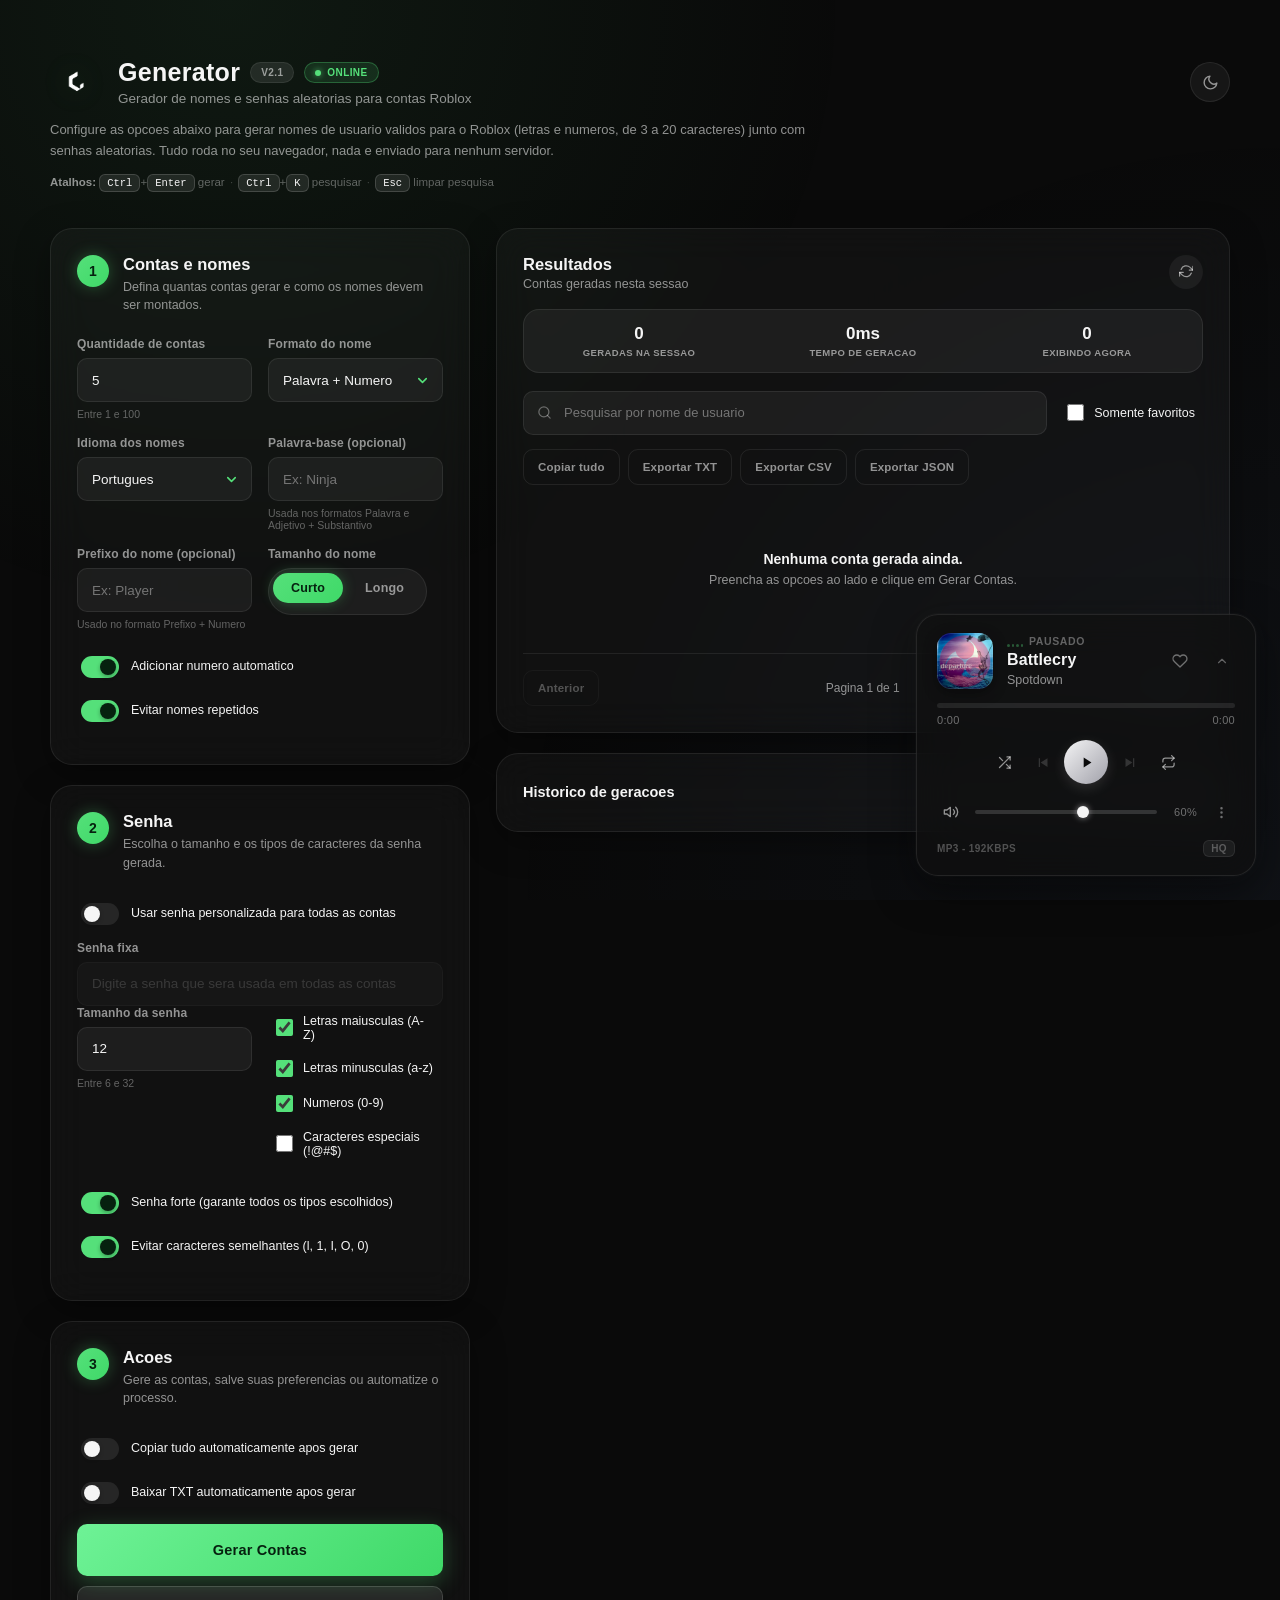
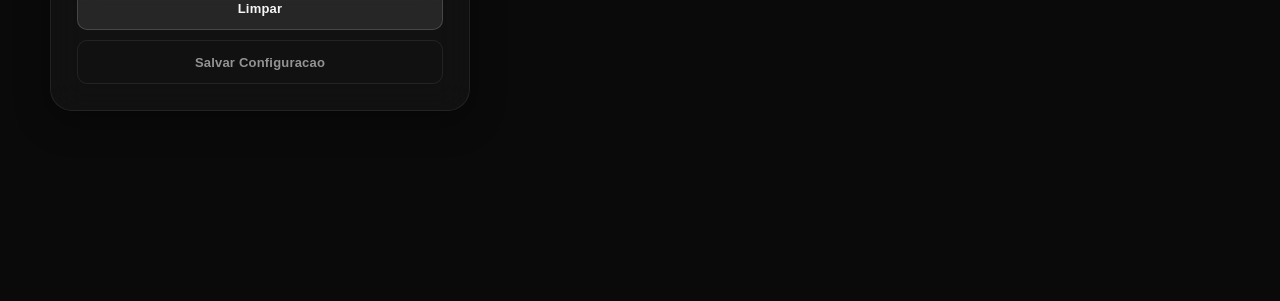
==== generator.html @ 76606fb0 "generatorv1" ====
<!DOCTYPE html>
<html lang="pt-BR">
<head>
    <meta charset="UTF-8">
    <script>
        (function () {
            var theme = localStorage.getItem('generator_theme') || 'dark';
            document.documentElement.setAttribute('data-theme', theme);
        })();
    </script>
    <meta name="viewport" content="width=device-width, initial-scale=1.0">
    <title>Generator</title>
    <link rel="icon" type="image/png" href="src/image/codywas.png">
    <link rel="stylesheet" href="src/style/generator.css">
    <link rel="stylesheet" href="src/style/player.css">
</head>
<body>
<div class="page-wrap">
    <header class="page-header">
        <div class="header-top">
            <img src="src/image/codywas.png" alt="Generator" class="page-logo">
            <div class="header-titles">
                <div class="header-title-row">
                    <h1>Generator</h1>
                    <span class="badge badge-version">v2.1</span>
                    <span class="badge badge-online"><span class="badge-dot"></span>Online</span>
                </div>
                <p class="header-subtitle">Gerador de nomes e senhas aleatorias para contas Roblox</p>
            </div>
            <button type="button" class="theme-toggle tooltip" id="btn-theme-toggle" data-tooltip="Alternar tema" aria-label="Alternar tema"></button>
        </div>
        <p class="header-desc">Configure as opcoes abaixo para gerar nomes de usuario validos para o Roblox (letras e numeros, de 3 a 20 caracteres) junto com senhas aleatorias. Tudo roda no seu navegador, nada e enviado para nenhum servidor.</p>
        <p class="header-shortcuts"><span class="shortcut-label">Atalhos:</span> <kbd>Ctrl</kbd>+<kbd>Enter</kbd> gerar <span class="shortcut-sep">·</span> <kbd>Ctrl</kbd>+<kbd>K</kbd> pesquisar <span class="shortcut-sep">·</span> <kbd>Esc</kbd> limpar pesquisa</p>
    </header>

    <main class="page-content">
        <section class="config-column">
            <div class="card step-card" id="step-names">
                <div class="step-card-header">
                    <span class="step-number">1</span>
                    <div>
                        <h2>Contas e nomes</h2>
                        <p>Defina quantas contas gerar e como os nomes devem ser montados.</p>
                    </div>
                </div>

                <div class="field-grid">
                    <div class="field">
                        <label for="field-qty">Quantidade de contas</label>
                        <input type="number" id="field-qty" min="1" max="100" value="5">
                        <span class="field-hint">Entre 1 e 100</span>
                    </div>

                    <div class="field">
                        <label for="field-format">Formato do nome</label>
                        <select id="field-format">
                            <option value="simples">Palavra + Numero</option>
                            <option value="composto">Adjetivo + Substantivo</option>
                            <option value="prefixo">Prefixo + Numero</option>
                            <option value="aleatorio">Aleatorio puro</option>
                        </select>
                    </div>

                    <div class="field">
                        <label for="field-lang">Idioma dos nomes</label>
                        <select id="field-lang">
                            <option value="pt">Portugues</option>
                            <option value="en">English</option>
                        </select>
                    </div>

                    <div class="field">
                        <label for="field-baseword">Palavra-base (opcional)</label>
                        <input type="text" id="field-baseword" placeholder="Ex: Ninja" maxlength="16">
                        <span class="field-hint">Usada nos formatos Palavra e Adjetivo + Substantivo</span>
                    </div>

                    <div class="field">
                        <label for="field-prefix">Prefixo do nome (opcional)</label>
                        <input type="text" id="field-prefix" placeholder="Ex: Player" maxlength="12">
                        <span class="field-hint">Usado no formato Prefixo + Numero</span>
                    </div>

                    <div class="field">
                        <label>Tamanho do nome</label>
                        <div class="pill-group" role="radiogroup" aria-label="Tamanho do nome">
                            <label class="pill">
                                <input type="radio" name="nameSize" value="curto" checked>
                                <span>Curto</span>
                            </label>
                            <label class="pill">
                                <input type="radio" name="nameSize" value="longo">
                                <span>Longo</span>
                            </label>
                        </div>
                    </div>
                </div>

                <div class="switch-row">
                    <label class="switch">
                        <input type="checkbox" id="field-autosuffix" checked>
                        <span class="switch-track"><span class="switch-thumb"></span></span>
                        <span class="switch-label">Adicionar numero automatico</span>
                    </label>
                    <label class="switch">
                        <input type="checkbox" id="field-avoid-dup" checked>
                        <span class="switch-track"><span class="switch-thumb"></span></span>
                        <span class="switch-label">Evitar nomes repetidos</span>
                    </label>
                </div>
            </div>

            <div class="card step-card" id="step-password">
                <div class="step-card-header">
                    <span class="step-number">2</span>
                    <div>
                        <h2>Senha</h2>
                        <p>Escolha o tamanho e os tipos de caracteres da senha gerada.</p>
                    </div>
                </div>

                <div class="switch-row">
                    <label class="switch">
                        <input type="checkbox" id="field-custom-pass-toggle">
                        <span class="switch-track"><span class="switch-thumb"></span></span>
                        <span class="switch-label">Usar senha personalizada para todas as contas</span>
                    </label>
                </div>

                <div class="field">
                    <label for="field-custom-pass-value">Senha fixa</label>
                    <input type="text" id="field-custom-pass-value" placeholder="Digite a senha que sera usada em todas as contas" disabled>
                </div>

                <div class="field-grid" id="password-charset-group">
                    <div class="field">
                        <label for="field-pass-length">Tamanho da senha</label>
                        <input type="number" id="field-pass-length" min="6" max="32" value="12">
                        <span class="field-hint">Entre 6 e 32</span>
                    </div>

                    <div class="checkbox-grid">
                        <label class="checkbox">
                            <input type="checkbox" id="field-upper" checked>
                            <span>Letras maiusculas (A-Z)</span>
                        </label>
                        <label class="checkbox">
                            <input type="checkbox" id="field-lower" checked>
                            <span>Letras minusculas (a-z)</span>
                        </label>
                        <label class="checkbox">
                            <input type="checkbox" id="field-numbers" checked>
                            <span>Numeros (0-9)</span>
                        </label>
                        <label class="checkbox">
                            <input type="checkbox" id="field-symbols">
                            <span>Caracteres especiais (!@#$)</span>
                        </label>
                    </div>
                </div>

                <div class="switch-row">
                    <label class="switch">
                        <input type="checkbox" id="field-strong" checked>
                        <span class="switch-track"><span class="switch-thumb"></span></span>
                        <span class="switch-label">Senha forte (garante todos os tipos escolhidos)</span>
                    </label>
                    <label class="switch">
                        <input type="checkbox" id="field-avoid-similar" checked>
                        <span class="switch-track"><span class="switch-thumb"></span></span>
                        <span class="switch-label">Evitar caracteres semelhantes (l, 1, I, O, 0)</span>
                    </label>
                </div>
            </div>

            <div class="card step-card" id="step-actions">
                <div class="step-card-header">
                    <span class="step-number">3</span>
                    <div>
                        <h2>Acoes</h2>
                        <p>Gere as contas, salve suas preferencias ou automatize o processo.</p>
                    </div>
                </div>

                <div class="switch-row">
                    <label class="switch">
                        <input type="checkbox" id="field-auto-copy">
                        <span class="switch-track"><span class="switch-thumb"></span></span>
                        <span class="switch-label">Copiar tudo automaticamente apos gerar</span>
                    </label>
                    <label class="switch">
                        <input type="checkbox" id="field-auto-download">
                        <span class="switch-track"><span class="switch-thumb"></span></span>
                        <span class="switch-label">Baixar TXT automaticamente apos gerar</span>
                    </label>
                </div>

                <div class="progress-track" id="generate-progress">
                    <div class="progress-track-fill" id="generate-progress-fill"></div>
                </div>

                <div class="action-buttons">
                    <button type="button" class="btn btn-primary btn-large" id="btn-generate">
                        <span class="btn-spinner"></span>
                        <span class="btn-label">Gerar Contas</span>
                    </button>
                    <button type="button" class="btn btn-secondary" id="btn-clear">Limpar</button>
                    <button type="button" class="btn btn-ghost" id="btn-save-config">Salvar Configuracao</button>
                </div>
            </div>
        </section>

        <section class="results-column">
            <div class="card results-card">
                <div class="results-header">
                    <div>
                        <h2>Resultados</h2>
                        <p>Contas geradas nesta sessao</p>
                    </div>
                    <button type="button" class="icon-btn tooltip" id="btn-regenerate" data-tooltip="Gerar novamente" aria-label="Gerar novamente">
                        <svg viewBox="0 0 24 24" fill="none" stroke="currentColor" stroke-width="2" stroke-linecap="round" stroke-linejoin="round">
                            <polyline points="23 4 23 10 17 10"/>
                            <polyline points="1 20 1 14 7 14"/>
                            <path d="M3.51 9a9 9 0 0 1 14.85-3.36L23 10M1 14l4.64 4.36A9 9 0 0 0 20.49 15"/>
                        </svg>
                    </button>
                </div>

                <div class="stats-bar">
                    <div class="stat">
                        <span class="stat-value" id="stat-total-count">0</span>
                        <span class="stat-label">Geradas na sessao</span>
                    </div>
                    <div class="stat">
                        <span class="stat-value" id="stat-gen-time">0ms</span>
                        <span class="stat-label">Tempo de geracao</span>
                    </div>
                    <div class="stat">
                        <span class="stat-value" id="stat-showing-count">0</span>
                        <span class="stat-label">Exibindo agora</span>
                    </div>
                </div>

                <div class="toolbar">
                    <div class="search-wrap">
                        <svg viewBox="0 0 24 24" fill="none" stroke="currentColor" stroke-width="2" stroke-linecap="round" stroke-linejoin="round">
                            <circle cx="11" cy="11" r="8"/>
                            <line x1="21" y1="21" x2="16.65" y2="16.65"/>
                        </svg>
                        <input type="text" id="field-search" placeholder="Pesquisar por nome de usuario">
                    </div>
                    <label class="checkbox checkbox-compact">
                        <input type="checkbox" id="field-fav-only">
                        <span>Somente favoritos</span>
                    </label>
                </div>

                <div class="toolbar toolbar-actions">
                    <button type="button" class="btn btn-ghost btn-small" id="btn-copy-all">Copiar tudo</button>
                    <button type="button" class="btn btn-ghost btn-small" id="btn-export-txt">Exportar TXT</button>
                    <button type="button" class="btn btn-ghost btn-small" id="btn-export-csv">Exportar CSV</button>
                    <button type="button" class="btn btn-ghost btn-small" id="btn-export-json">Exportar JSON</button>
                </div>

                <div class="results-list-wrap">
                    <div class="results-skeleton" id="results-skeleton"></div>
                    <div class="results-empty" id="results-empty">
                        <p>Nenhuma conta gerada ainda.</p>
                        <p class="results-empty-hint">Preencha as opcoes ao lado e clique em Gerar Contas.</p>
                    </div>
                    <div class="results-list" id="results-list"></div>
                </div>

                <div class="pagination">
                    <button type="button" class="btn btn-ghost btn-small" id="btn-prev-page">Anterior</button>
                    <span id="page-indicator">Pagina 1 de 1</span>
                    <button type="button" class="btn btn-ghost btn-small" id="btn-next-page">Proxima</button>
                </div>
            </div>

            <details class="card history-card" id="history-panel">
                <summary>Historico de geracoes</summary>
                <div class="history-list" id="history-list"></div>
                <button type="button" class="btn btn-ghost btn-small" id="btn-clear-history">Limpar historico</button>
            </details>
        </section>
    </main>
</div>

<div class="toast-container" id="toast-container" aria-live="polite"></div>

<div class="music-player" id="music-player">
    <div class="music-top-row">
        <div class="music-cover">
            <img src="src/image/battlecry_cover.jpg" alt="Capa do album">
            <div class="music-cover-ring"></div>
            <div class="music-live-dot"></div>
        </div>

        <div class="music-info">
            <div class="music-status-row">
                <div class="music-bars">
                    <span></span>
                    <span></span>
                    <span></span>
                    <span></span>
                </div>
                <span id="music-status-text">Pausado</span>
            </div>
            <span class="music-title">Battlecry</span>
            <span class="music-artist">Spotdown</span>
        </div>

        <button class="music-favorite tooltip" id="favorite-btn" data-tooltip="Favoritar" aria-label="Favoritar musica">
            <svg viewBox="0 0 24 24" fill="none" stroke="currentColor" stroke-width="2" stroke-linecap="round" stroke-linejoin="round">
                <path d="M20.8 4.6a5.5 5.5 0 0 0-7.8 0L12 5.6l-1-1a5.5 5.5 0 0 0-7.8 7.8l1 1L12 21l7.8-7.6 1-1a5.5 5.5 0 0 0 0-7.8z"/>
            </svg>
        </button>

        <button class="music-expand-btn tooltip" id="expand-btn" data-tooltip="Modo compacto" aria-label="Alternar modo compacto">
            <svg viewBox="0 0 24 24" fill="none" stroke="currentColor" stroke-width="2" stroke-linecap="round" stroke-linejoin="round">
                <polyline points="18 15 12 9 6 15"/>
            </svg>
        </button>
    </div>

    <div class="music-progress-section">
        <div class="music-progress-bar" id="music-progress-bar" tabindex="0" role="slider" aria-label="Progresso da musica" aria-valuemin="0" aria-valuemax="100" aria-valuenow="0">
            <div class="music-progress-fill" id="music-progress-fill">
                <div class="music-progress-handle"></div>
            </div>
        </div>
        <div class="music-time-row">
            <span id="music-current-time">0:00</span>
            <span id="music-duration">0:00</span>
        </div>
    </div>

    <div class="music-controls-row">
        <button class="music-btn small tooltip" id="shuffle-btn" data-tooltip="Aleatorio" aria-label="Reproducao aleatoria">
            <svg viewBox="0 0 24 24" fill="none" stroke="currentColor" stroke-width="2" stroke-linecap="round" stroke-linejoin="round">
                <polyline points="16 3 21 3 21 8"/>
                <line x1="4" y1="20" x2="21" y2="3"/>
                <polyline points="21 16 21 21 16 21"/>
                <line x1="15" y1="15" x2="21" y2="21"/>
                <line x1="4" y1="4" x2="9" y2="9"/>
            </svg>
        </button>

        <button class="music-btn small tooltip disabled" id="prev-btn" data-tooltip="Indisponivel" aria-label="Musica anterior" disabled>
            <svg viewBox="0 0 24 24" fill="currentColor">
                <path d="M6 5h2v14H6zM20 5v14l-11-7z"/>
            </svg>
        </button>

        <button class="music-toggle tooltip" id="music-toggle" data-tooltip="Reproduzir" aria-label="Reproduzir musica">
            <svg class="icon-play" viewBox="0 0 24 24" fill="currentColor">
                <path d="M8 5v14l11-7z"/>
            </svg>
            <svg class="icon-pause" viewBox="0 0 24 24" fill="currentColor">
                <path d="M6 5h4v14H6zM14 5h4v14h-4z"/>
            </svg>
        </button>

        <button class="music-btn small tooltip disabled" id="next-btn" data-tooltip="Indisponivel" aria-label="Proxima musica" disabled>
            <svg viewBox="0 0 24 24" fill="currentColor">
                <path d="M16 5h2v14h-2zM4 5v14l11-7z"/>
            </svg>
        </button>

        <button class="music-btn small tooltip" id="repeat-btn" data-tooltip="Repetir" aria-label="Repetir musica">
            <svg viewBox="0 0 24 24" fill="none" stroke="currentColor" stroke-width="2" stroke-linecap="round" stroke-linejoin="round">
                <polyline points="17 1 21 5 17 9"/>
                <path d="M3 11V9a4 4 0 0 1 4-4h14"/>
                <polyline points="7 23 3 19 7 15"/>
                <path d="M21 13v2a4 4 0 0 1-4 4H3"/>
            </svg>
        </button>
    </div>

    <div class="music-bottom-row">
        <button class="volume-btn tooltip" id="volume-btn" data-tooltip="Mudo" aria-label="Volume"></button>
        <div class="volume-slider-wrap">
            <input type="range" class="volume-slider" id="volume-slider" min="0" max="100" value="60" aria-label="Controle de volume">
        </div>
        <span class="volume-percent" id="volume-percent">60%</span>
        <button class="music-options-btn tooltip" id="options-btn" data-tooltip="Opcoes" aria-label="Opcoes da musica">
            <svg viewBox="0 0 24 24" fill="none" stroke="currentColor" stroke-width="2" stroke-linecap="round" stroke-linejoin="round">
                <circle cx="12" cy="12" r="1"/>
                <circle cx="12" cy="5" r="1"/>
                <circle cx="12" cy="19" r="1"/>
            </svg>
        </button>
    </div>

    <div class="music-meta-row">
        <span>MP3 - 192kbps</span>
        <span class="music-quality-badge">HQ</span>
    </div>

    <audio id="bg-audio" src="src/music/battlecry_spotdown.org.mp3" preload="auto"></audio>
</div>

<div class="music-toast" id="music-toast"></div>

<script src="src/script/player.js"></script>
<script src="src/script/generator.js"></script>
</body>
</html>
---- src/style/generator.css ----
:root {
    --font-main: 'Segoe UI', Tahoma, Geneva, Verdana, sans-serif;
    --font-mono: 'Consolas', 'Courier New', monospace;
    --color-bg: #0a0a0a;
    --color-text: #f5f5f5;
    --color-text-secondary: rgba(255, 255, 255, 0.55);
    --color-text-faint: rgba(255, 255, 255, 0.35);
    --color-accent: #55e07a;
    --color-accent-strong: #3fd968;
    --color-accent-contrast: #06210f;
    --color-danger: #ff5c7a;
    --color-warning: #f5b942;
    --color-info: #7aa7ff;
    --surface-1: rgba(255, 255, 255, 0.03);
    --surface-2: rgba(255, 255, 255, 0.05);
    --surface-3: rgba(255, 255, 255, 0.09);
    --border-1: rgba(255, 255, 255, 0.08);
    --border-2: rgba(255, 255, 255, 0.15);
    --radius-sm: 10px;
    --radius-md: 16px;
    --radius-lg: 22px;
    --input-height: 44px;
    --btn-height: 44px;
    --shadow-card: 0 10px 34px rgba(0, 0, 0, 0.35);
}

[data-theme="light"] {
    --color-bg: #f2f3f6;
    --color-text: #14151a;
    --color-text-secondary: rgba(20, 21, 26, 0.62);
    --color-text-faint: rgba(20, 21, 26, 0.4);
    --color-accent-contrast: #ffffff;
    --surface-1: rgba(20, 21, 26, 0.035);
    --surface-2: rgba(20, 21, 26, 0.05);
    --surface-3: rgba(20, 21, 26, 0.09);
    --border-1: rgba(20, 21, 26, 0.1);
    --border-2: rgba(20, 21, 26, 0.2);
    --shadow-card: 0 10px 30px rgba(20, 21, 26, 0.08);
}

* {
    margin: 0;
    padding: 0;
    box-sizing: border-box;
}

html, body {
    min-height: 100%;
    background: var(--color-bg);
    font-family: var(--font-main);
    color: var(--color-text);
    transition: background 0.3s ease, color 0.3s ease;
}

::selection {
    background: rgba(85, 224, 122, 0.28);
    color: var(--color-text);
}

.page-wrap {
    position: relative;
    min-height: 100vh;
    display: flex;
    flex-direction: column;
    align-items: center;
    padding: 56px 24px 190px;
    z-index: 1;
}

.page-wrap::before {
    content: '';
    position: fixed;
    inset: 0;
    background: radial-gradient(circle at 18% 0%, rgba(85, 224, 122, 0.07), transparent 45%), radial-gradient(circle at 100% 100%, rgba(122, 167, 255, 0.05), transparent 50%);
    pointer-events: none;
    z-index: -1;
}

.page-header {
    width: 100%;
    max-width: 1180px;
    display: flex;
    flex-direction: column;
    gap: 12px;
    margin-bottom: 36px;
    animation: fadeInUp 0.4s ease both;
}

.header-top {
    display: flex;
    align-items: center;
    gap: 16px;
}

.page-logo {
    width: 52px;
    height: 52px;
    object-fit: contain;
    flex-shrink: 0;
    filter: drop-shadow(0 0 14px rgba(85, 224, 122, 0.18));
}

.header-titles {
    flex: 1;
    min-width: 0;
    display: flex;
    flex-direction: column;
    gap: 4px;
}

.header-title-row {
    display: flex;
    align-items: center;
    flex-wrap: wrap;
    gap: 10px;
}

.page-header h1 {
    font-size: 25px;
    font-weight: 700;
    letter-spacing: 0.3px;
}

.header-subtitle {
    color: var(--color-text-secondary);
    font-size: 13.5px;
}

.header-desc {
    color: var(--color-text-secondary);
    font-size: 13px;
    line-height: 1.6;
    max-width: 780px;
}

.header-shortcuts {
    font-size: 11.5px;
    color: var(--color-text-faint);
}

.shortcut-label {
    font-weight: 600;
    color: var(--color-text-secondary);
}

.shortcut-sep {
    opacity: 0.6;
    margin: 0 2px;
}

kbd {
    display: inline-block;
    padding: 2px 7px;
    background: var(--surface-3);
    border: 1px solid var(--border-2);
    border-radius: 6px;
    font-family: var(--font-mono);
    font-size: 10.5px;
    color: var(--color-text);
}

.badge {
    display: inline-flex;
    align-items: center;
    gap: 6px;
    padding: 4px 10px;
    border-radius: 999px;
    font-size: 10px;
    font-weight: 700;
    letter-spacing: 0.4px;
    text-transform: uppercase;
    white-space: nowrap;
}

.badge-version {
    background: var(--surface-3);
    border: 1px solid var(--border-1);
    color: var(--color-text-secondary);
}

.badge-online {
    background: rgba(85, 224, 122, 0.12);
    border: 1px solid rgba(85, 224, 122, 0.3);
    color: var(--color-accent);
}

.badge-dot {
    width: 6px;
    height: 6px;
    border-radius: 50%;
    background: var(--color-accent);
    box-shadow: 0 0 6px rgba(85, 224, 122, 0.8);
    animation: dotPulse 1.6s ease-in-out infinite;
}

@keyframes dotPulse {
    0%, 100% { box-shadow: 0 0 6px rgba(85, 224, 122, 0.8); }
    50% { box-shadow: 0 0 12px rgba(85, 224, 122, 1); }
}

.theme-toggle {
    width: 40px;
    height: 40px;
    border: 1px solid var(--border-1);
    background: var(--surface-2);
    color: var(--color-text-secondary);
    border-radius: 50%;
    display: flex;
    align-items: center;
    justify-content: center;
    cursor: pointer;
    flex-shrink: 0;
    transition: color 0.2s ease, background 0.2s ease, transform 0.15s ease, border-color 0.2s ease;
}

.theme-toggle svg {
    width: 17px;
    height: 17px;
}

.theme-toggle:hover {
    color: var(--color-text);
    background: var(--surface-3);
    border-color: var(--border-2);
}

.theme-toggle:active {
    transform: scale(0.9);
}

.page-content {
    width: 100%;
    max-width: 1180px;
    display: grid;
    grid-template-columns: minmax(340px, 420px) 1fr;
    gap: 26px;
    align-items: start;
    z-index: 1;
}

.config-column, .results-column {
    display: flex;
    flex-direction: column;
    gap: 20px;
}

.card {
    position: relative;
    background: var(--surface-1);
    border: 1px solid var(--border-1);
    border-radius: var(--radius-lg);
    padding: 26px;
    box-shadow: var(--shadow-card);
    backdrop-filter: blur(18px);
    -webkit-backdrop-filter: blur(18px);
    animation: fadeInUp 0.45s ease both;
    transition: border-color 0.25s ease, box-shadow 0.25s ease;
}

.card:hover {
    border-color: var(--border-2);
}

.step-card-header {
    display: flex;
    align-items: flex-start;
    gap: 14px;
    margin-bottom: 22px;
}

.step-number {
    width: 32px;
    height: 32px;
    flex-shrink: 0;
    border-radius: 50%;
    background: linear-gradient(135deg, var(--color-accent), var(--color-accent-strong));
    color: var(--color-accent-contrast);
    display: flex;
    align-items: center;
    justify-content: center;
    font-size: 14px;
    font-weight: 700;
    box-shadow: 0 0 16px rgba(85, 224, 122, 0.3);
}

.step-card-header h2 {
    font-size: 16.5px;
    font-weight: 700;
    margin-bottom: 4px;
}

.step-card-header p {
    font-size: 12.5px;
    color: var(--color-text-secondary);
    line-height: 1.5;
}

.field-grid {
    display: grid;
    grid-template-columns: repeat(auto-fit, minmax(170px, 1fr));
    gap: 16px;
    margin-bottom: 18px;
}

.field {
    display: flex;
    flex-direction: column;
    min-width: 0;
}

.field label {
    font-size: 12px;
    font-weight: 600;
    margin-bottom: 7px;
    color: var(--color-text-secondary);
    letter-spacing: 0.15px;
}

.field input[type="text"],
.field input[type="number"],
.field select {
    height: var(--input-height);
    padding: 0 14px;
    background: var(--surface-2);
    border: 1px solid var(--border-1);
    border-radius: var(--radius-sm);
    color: var(--color-text);
    font-family: var(--font-main);
    font-size: 13.5px;
    width: 100%;
    transition: border-color 0.2s ease, box-shadow 0.2s ease, background 0.2s ease, opacity 0.2s ease;
}

.field select {
    appearance: none;
    -webkit-appearance: none;
    background-image: url("data:image/svg+xml,%3Csvg xmlns='http://www.w3.org/2000/svg' viewBox='0 0 24 24' fill='none' stroke='%2355e07a' stroke-width='2.5' stroke-linecap='round' stroke-linejoin='round'%3E%3Cpolyline points='6 9 12 15 18 9'/%3E%3C/svg%3E");
    background-repeat: no-repeat;
    background-position: right 12px center;
    background-size: 15px;
    padding-right: 36px;
    cursor: pointer;
}

.field input:hover,
.field select:hover {
    border-color: var(--border-2);
}

.field input:focus-visible,
.field select:focus-visible,
.field input:focus,
.field select:focus {
    outline: none;
    border-color: var(--color-accent);
    box-shadow: 0 0 0 3px rgba(85, 224, 122, 0.16);
}

.field input:disabled,
.field select:disabled {
    opacity: 0.4;
    cursor: not-allowed;
}

.field-hint {
    font-size: 10.5px;
    color: var(--color-text-faint);
    margin-top: 6px;
}

.pill-group {
    display: inline-flex;
    background: var(--surface-2);
    border: 1px solid var(--border-1);
    border-radius: 999px;
    padding: 4px;
    gap: 4px;
    width: fit-content;
}

.pill {
    position: relative;
    cursor: pointer;
}

.pill input {
    position: absolute;
    width: 1px;
    height: 1px;
    opacity: 0;
    pointer-events: none;
}

.pill span {
    display: block;
    padding: 8px 18px;
    border-radius: 999px;
    font-size: 12.5px;
    font-weight: 600;
    color: var(--color-text-secondary);
    transition: all 0.2s ease;
}

.pill input:checked + span {
    background: linear-gradient(135deg, var(--color-accent), var(--color-accent-strong));
    color: var(--color-accent-contrast);
    box-shadow: 0 0 14px rgba(85, 224, 122, 0.3);
}

.pill input:focus-visible + span {
    outline: 2px solid var(--color-accent);
    outline-offset: 2px;
}

.checkbox-grid {
    display: grid;
    grid-template-columns: repeat(auto-fit, minmax(175px, 1fr));
    gap: 2px;
}

.checkbox {
    display: flex;
    align-items: center;
    gap: 10px;
    font-size: 12.5px;
    color: var(--color-text);
    cursor: pointer;
    padding: 8px 8px;
    border-radius: var(--radius-sm);
    transition: background 0.2s ease;
}

.checkbox:hover {
    background: var(--surface-2);
}

.checkbox input {
    width: 17px;
    height: 17px;
    accent-color: var(--color-accent);
    cursor: pointer;
    flex-shrink: 0;
}

.checkbox-compact {
    white-space: nowrap;
}

.switch-row {
    display: grid;
    grid-template-columns: repeat(auto-fit, minmax(220px, 1fr));
    gap: 6px 18px;
    margin-bottom: 8px;
}

.switch {
    display: flex;
    align-items: center;
    gap: 12px;
    cursor: pointer;
    padding: 8px 4px;
    user-select: none;
}

.switch input {
    position: absolute;
    width: 1px;
    height: 1px;
    opacity: 0;
    pointer-events: none;
}

.switch-track {
    position: relative;
    width: 38px;
    height: 22px;
    border-radius: 999px;
    background: var(--surface-3);
    flex-shrink: 0;
    transition: background 0.25s ease;
}

.switch-thumb {
    position: absolute;
    top: 3px;
    left: 3px;
    width: 16px;
    height: 16px;
    border-radius: 50%;
    background: #f5f5f5;
    box-shadow: 0 2px 4px rgba(0, 0, 0, 0.3);
    transition: transform 0.25s cubic-bezier(0.34, 1.56, 0.64, 1), background 0.25s ease;
}

.switch input:checked + .switch-track {
    background: var(--color-accent);
}

.switch input:checked + .switch-track .switch-thumb {
    transform: translateX(16px);
    background: var(--color-accent-contrast);
}

.switch input:focus-visible + .switch-track {
    outline: 2px solid var(--color-accent);
    outline-offset: 2px;
}

.switch-label {
    font-size: 12.5px;
    color: var(--color-text);
    line-height: 1.4;
}

.disabled-group {
    opacity: 0.4;
    transition: opacity 0.2s ease;
}

.btn {
    height: var(--btn-height);
    padding: 0 20px;
    border: none;
    border-radius: var(--radius-sm);
    font-family: var(--font-main);
    font-size: 13px;
    font-weight: 700;
    letter-spacing: 0.2px;
    cursor: pointer;
    display: inline-flex;
    align-items: center;
    justify-content: center;
    gap: 8px;
    transition: transform 0.15s cubic-bezier(0.34, 1.56, 0.64, 1), box-shadow 0.2s ease, background 0.2s ease, color 0.2s ease, border-color 0.2s ease;
}

.btn:active {
    transform: scale(0.96);
}

.btn:disabled {
    opacity: 0.5;
    cursor: not-allowed;
    transform: none;
}

.btn:focus-visible {
    outline: 2px solid var(--color-accent);
    outline-offset: 2px;
}

.btn-primary {
    background: linear-gradient(135deg, #6ef296, var(--color-accent-strong));
    color: var(--color-accent-contrast);
    box-shadow: 0 6px 22px rgba(85, 224, 122, 0.28);
}

.btn-primary:hover:not(:disabled) {
    transform: translateY(-2px);
    box-shadow: 0 10px 28px rgba(85, 224, 122, 0.38);
}

.btn-large {
    width: 100%;
    height: 52px;
    font-size: 14.5px;
    position: relative;
}

.btn-secondary {
    background: var(--surface-3);
    border: 1px solid var(--border-2);
    color: var(--color-text);
}

.btn-secondary:hover:not(:disabled) {
    background: var(--surface-3);
    border-color: var(--color-text-faint);
}

.btn-ghost {
    background: transparent;
    border: 1px solid var(--border-1);
    color: var(--color-text-secondary);
}

.btn-ghost:hover:not(:disabled) {
    color: var(--color-text);
    background: var(--surface-2);
    border-color: var(--border-2);
}

.btn-small {
    height: 36px;
    padding: 0 14px;
    font-size: 11.5px;
}

.action-buttons {
    display: flex;
    flex-direction: column;
    gap: 10px;
    margin-top: 4px;
}

.btn-spinner {
    display: none;
    width: 15px;
    height: 15px;
    border-radius: 50%;
    border: 2px solid rgba(6, 33, 15, 0.3);
    border-top-color: var(--color-accent-contrast);
    animation: spin 0.7s linear infinite;
}

.btn.is-loading .btn-spinner {
    display: inline-block;
}

.btn.is-loading .btn-label {
    opacity: 0.85;
}

@keyframes spin {
    to { transform: rotate(360deg); }
}

.progress-track {
    height: 5px;
    border-radius: 999px;
    background: var(--surface-3);
    overflow: hidden;
    opacity: 0;
    max-height: 0;
    margin: 0;
    transition: opacity 0.25s ease, max-height 0.25s ease, margin 0.25s ease;
}

.progress-track.show {
    opacity: 1;
    max-height: 5px;
    margin: 2px 0 18px;
}

.progress-track-fill {
    height: 100%;
    width: 0%;
    background: linear-gradient(90deg, var(--color-accent), #6ef296);
    border-radius: 999px;
}

.icon-btn {
    width: 34px;
    height: 34px;
    border: none;
    background: var(--surface-2);
    color: var(--color-text-secondary);
    border-radius: 50%;
    display: flex;
    align-items: center;
    justify-content: center;
    cursor: pointer;
    flex-shrink: 0;
    transition: color 0.2s ease, background 0.2s ease, transform 0.15s ease;
}

.icon-btn svg {
    width: 14.5px;
    height: 14.5px;
}

.icon-btn:hover {
    background: var(--surface-3);
    color: var(--color-text);
    transform: scale(1.07);
}

.icon-btn:active {
    transform: scale(0.9);
}

.icon-btn.active {
    color: var(--color-accent);
    background: rgba(85, 224, 122, 0.14);
}

.icon-btn.flash {
    color: var(--color-accent);
}

.icon-btn:focus-visible {
    outline: 2px solid var(--color-accent);
    outline-offset: 2px;
}

.results-header {
    display: flex;
    align-items: flex-start;
    justify-content: space-between;
    gap: 12px;
    margin-bottom: 18px;
}

.results-header h2 {
    font-size: 16.5px;
    font-weight: 700;
    margin-bottom: 3px;
}

.results-header p {
    font-size: 12.5px;
    color: var(--color-text-secondary);
}

.stats-bar {
    display: grid;
    grid-template-columns: repeat(3, 1fr);
    gap: 10px;
    background: var(--surface-2);
    border: 1px solid var(--border-1);
    border-radius: var(--radius-md);
    padding: 14px 8px;
    margin-bottom: 18px;
}

.stat {
    display: flex;
    flex-direction: column;
    align-items: center;
    gap: 3px;
    text-align: center;
}

.stat-value {
    font-size: 17px;
    font-weight: 700;
    font-variant-numeric: tabular-nums;
    color: var(--color-text);
}

.stat-label {
    font-size: 9.5px;
    text-transform: uppercase;
    letter-spacing: 0.4px;
    color: var(--color-text-secondary);
    font-weight: 600;
}

.toolbar {
    display: flex;
    align-items: center;
    gap: 12px;
    flex-wrap: wrap;
    margin-bottom: 14px;
}

.toolbar-actions {
    gap: 8px;
    margin-bottom: 20px;
}

.search-wrap {
    position: relative;
    flex: 1;
    min-width: 180px;
    display: flex;
    align-items: center;
}

.search-wrap svg {
    position: absolute;
    left: 14px;
    width: 15px;
    height: 15px;
    color: var(--color-text-faint);
    pointer-events: none;
}

.search-wrap input {
    width: 100%;
    height: var(--input-height);
    padding: 0 14px 0 40px;
    background: var(--surface-2);
    border: 1px solid var(--border-1);
    border-radius: var(--radius-sm);
    color: var(--color-text);
    font-family: var(--font-main);
    font-size: 13px;
    transition: border-color 0.2s ease, box-shadow 0.2s ease;
}

.search-wrap input:focus-visible,
.search-wrap input:focus {
    outline: none;
    border-color: var(--color-accent);
    box-shadow: 0 0 0 3px rgba(85, 224, 122, 0.16);
}

.results-list-wrap {
    position: relative;
    min-height: 130px;
}

.results-list {
    display: flex;
    flex-direction: column;
    gap: 10px;
}

.results-list.hidden,
.results-empty.hidden {
    display: none;
}

.results-empty {
    text-align: center;
    padding: 46px 20px;
    color: var(--color-text-secondary);
}

.results-empty p:first-child {
    font-weight: 700;
    color: var(--color-text);
    margin-bottom: 6px;
    font-size: 14px;
}

.results-empty-hint {
    font-size: 12.5px;
}

.result-row {
    display: grid;
    grid-template-columns: 30px 1fr 1fr auto;
    align-items: center;
    gap: 14px;
    background: var(--surface-1);
    border: 1px solid var(--border-1);
    border-radius: var(--radius-sm);
    padding: 12px 14px;
    transition: background 0.2s ease, border-color 0.2s ease, transform 0.2s ease;
    animation: fadeInUp 0.3s ease both;
}

.result-row:hover {
    background: var(--surface-2);
    border-color: var(--border-2);
    transform: translateX(2px);
}

.result-number {
    font-size: 11px;
    font-weight: 700;
    color: var(--color-text-faint);
    font-variant-numeric: tabular-nums;
    text-align: center;
}

.result-field {
    display: flex;
    flex-direction: column;
    gap: 2px;
    min-width: 0;
}

.result-label {
    font-size: 9px;
    text-transform: uppercase;
    letter-spacing: 0.4px;
    color: var(--color-text-faint);
    font-weight: 700;
}

.result-value {
    font-size: 13.5px;
    font-weight: 600;
    color: var(--color-text);
    white-space: nowrap;
    overflow: hidden;
    text-overflow: ellipsis;
    font-family: var(--font-mono);
    letter-spacing: 0.2px;
}

.result-actions {
    display: flex;
    align-items: center;
    gap: 4px;
}

.results-skeleton {
    display: none;
    flex-direction: column;
    gap: 10px;
}

.results-skeleton.show {
    display: flex;
}

.skeleton-row {
    height: 60px;
    border-radius: var(--radius-sm);
    background: linear-gradient(100deg, var(--surface-1) 30%, var(--surface-3) 50%, var(--surface-1) 70%);
    background-size: 200% 100%;
    animation: shimmer 1.4s ease-in-out infinite;
}

@keyframes shimmer {
    0% { background-position: 200% 0; }
    100% { background-position: -200% 0; }
}

.pagination {
    display: flex;
    align-items: center;
    justify-content: space-between;
    margin-top: 18px;
    padding-top: 16px;
    border-top: 1px solid var(--border-1);
}

#page-indicator {
    font-size: 12px;
    color: var(--color-text-secondary);
    font-variant-numeric: tabular-nums;
}

.history-card summary {
    cursor: pointer;
    font-size: 14.5px;
    font-weight: 700;
    padding: 2px 0;
    display: flex;
    align-items: center;
    justify-content: space-between;
    list-style: none;
}

.history-card summary::-webkit-details-marker {
    display: none;
}

.history-card summary::after {
    content: '\203A';
    font-size: 18px;
    color: var(--color-text-faint);
    transition: transform 0.2s ease;
}

.history-card[open] summary::after {
    transform: rotate(90deg);
}

.history-list {
    display: flex;
    flex-direction: column;
    gap: 8px;
    margin: 16px 0 14px;
}

.history-empty {
    font-size: 12.5px;
    color: var(--color-text-secondary);
    padding: 6px 0;
}

.history-item {
    display: flex;
    align-items: center;
    justify-content: space-between;
    gap: 10px;
    background: var(--surface-2);
    border: 1px solid var(--border-1);
    border-radius: var(--radius-sm);
    padding: 10px 14px;
}

.history-info {
    display: flex;
    flex-direction: column;
    gap: 2px;
    min-width: 0;
}

.history-title {
    font-size: 12.5px;
    font-weight: 600;
    color: var(--color-text);
}

.history-time {
    font-size: 10.5px;
    color: var(--color-text-faint);
}

.toast-container {
    position: fixed;
    top: 20px;
    right: 20px;
    z-index: 10000;
    display: flex;
    flex-direction: column;
    gap: 10px;
    pointer-events: none;
    max-width: 320px;
}

.toast {
    display: flex;
    align-items: center;
    gap: 10px;
    padding: 12px 16px;
    background: rgba(16, 16, 16, 0.94);
    backdrop-filter: blur(18px);
    -webkit-backdrop-filter: blur(18px);
    border: 1px solid rgba(255, 255, 255, 0.1);
    border-radius: 14px;
    box-shadow: 0 8px 26px rgba(0, 0, 0, 0.45);
    color: #f5f5f5;
    font-size: 12.5px;
    font-weight: 500;
    opacity: 0;
    transform: translateX(16px);
    transition: opacity 0.25s ease, transform 0.25s ease;
}

.toast.show {
    opacity: 1;
    transform: translateX(0);
}

.toast-icon {
    display: flex;
    flex-shrink: 0;
}

.toast-icon svg {
    width: 16px;
    height: 16px;
}

.toast-success .toast-icon { color: var(--color-accent); }
.toast-error .toast-icon { color: var(--color-danger); }
.toast-warning .toast-icon { color: var(--color-warning); }
.toast-info .toast-icon { color: var(--color-info); }

@keyframes fadeInUp {
    from { opacity: 0; transform: translateY(8px); }
    to { opacity: 1; transform: translateY(0); }
}

@media (max-width: 1024px) {
    .page-content {
        grid-template-columns: 1fr;
    }
}

@media (max-width: 768px) {
    .page-wrap {
        padding: 48px 16px 210px;
    }

    .card {
        padding: 20px;
    }

    .field-grid {
        grid-template-columns: 1fr;
    }

    .checkbox-grid {
        grid-template-columns: 1fr;
    }

    .switch-row {
        grid-template-columns: 1fr;
    }

    .header-top {
        flex-wrap: wrap;
    }

    .stats-bar {
        grid-template-columns: repeat(3, 1fr);
        gap: 6px;
    }
}

@media (max-width: 640px) {
    .result-row {
        grid-template-columns: 1fr;
        gap: 8px;
    }

    .result-number {
        display: none;
    }

    .result-actions {
        justify-content: flex-end;
    }
}

@media (max-width: 480px) {
    .toolbar-actions {
        flex-direction: column;
        align-items: stretch;
    }

    .toolbar-actions .btn {
        width: 100%;
    }

    .action-buttons .btn {
        width: 100%;
    }

    .toast-container {
        left: 16px;
        right: 16px;
        top: 16px;
        max-width: none;
    }

    .pagination {
        flex-wrap: wrap;
        gap: 10px;
        justify-content: center;
    }
}
---- src/style/player.css ----
:root {
    --font-main: 'Segoe UI', Tahoma, Geneva, Verdana, sans-serif;
}

.music-player {
    position: fixed;
    bottom: 24px;
    right: 24px;
    z-index: 9998;
    width: 340px;
    display: flex;
    flex-direction: column;
    gap: 14px;
    padding: 18px 20px;
    background: rgba(16, 16, 16, 0.7);
    backdrop-filter: blur(22px);
    -webkit-backdrop-filter: blur(22px);
    border: 1px solid rgba(255, 255, 255, 0.09);
    border-radius: 22px;
    box-shadow: 0 12px 40px rgba(0, 0, 0, 0.5), 0 0 0 1px rgba(255, 255, 255, 0.02), 0 0 26px rgba(255, 255, 255, 0.03);
    font-family: var(--font-main);
    transition: box-shadow 0.3s ease, border-color 0.3s ease;
}

.music-player:hover {
    border-color: rgba(255, 255, 255, 0.14);
    box-shadow: 0 14px 44px rgba(0, 0, 0, 0.55), 0 0 0 1px rgba(255, 255, 255, 0.03), 0 0 32px rgba(255, 255, 255, 0.06);
}

.music-player.playing {
    border-color: rgba(255, 255, 255, 0.16);
}

.music-top-row {
    display: flex;
    align-items: center;
    gap: 14px;
}

.music-cover {
    position: relative;
    width: 56px;
    height: 56px;
    border-radius: 14px;
    overflow: hidden;
    flex-shrink: 0;
    background: linear-gradient(135deg, #2a2a2a, #101010);
    box-shadow: 0 4px 14px rgba(0, 0, 0, 0.4);
}

.music-cover img {
    width: 100%;
    height: 100%;
    object-fit: cover;
    display: block;
}

.music-cover-ring {
    position: absolute;
    inset: 0;
    border-radius: 14px;
    box-shadow: inset 0 0 0 1px rgba(255, 255, 255, 0.12);
    pointer-events: none;
}

.music-live-dot {
    position: absolute;
    top: 4px;
    right: 4px;
    width: 8px;
    height: 8px;
    border-radius: 50%;
    background: #55e07a;
    box-shadow: 0 0 6px rgba(85, 224, 122, 0.8);
    opacity: 0;
    transform: scale(0.6);
    transition: opacity 0.25s ease, transform 0.25s ease;
}

.music-player.playing .music-live-dot {
    opacity: 1;
    transform: scale(1);
    animation: liveDotPulse 1.6s ease-in-out infinite;
}

@keyframes liveDotPulse {
    0%, 100% { box-shadow: 0 0 6px rgba(85, 224, 122, 0.8); }
    50% { box-shadow: 0 0 12px rgba(85, 224, 122, 1); }
}

.music-info {
    flex: 1;
    min-width: 0;
    display: flex;
    flex-direction: column;
    gap: 4px;
}

.music-status-row {
    display: flex;
    align-items: center;
    gap: 6px;
    font-size: 10.5px;
    font-weight: 600;
    letter-spacing: 0.6px;
    text-transform: uppercase;
    color: rgba(255, 255, 255, 0.35);
}

.music-bars {
    display: flex;
    align-items: flex-end;
    gap: 2px;
    height: 11px;
}

.music-bars span {
    width: 2.5px;
    height: 3px;
    border-radius: 2px;
    background: #55e07a;
    opacity: 0.35;
}

.music-player.playing .music-bars span {
    animation: barBounce 1s ease-in-out infinite;
    opacity: 1;
}

.music-bars span:nth-child(1) { animation-delay: 0s; }
.music-bars span:nth-child(2) { animation-delay: 0.15s; }
.music-bars span:nth-child(3) { animation-delay: 0.3s; }
.music-bars span:nth-child(4) { animation-delay: 0.45s; }

@keyframes barBounce {
    0%, 100% { height: 3px; }
    50% { height: 11px; }
}

.music-title {
    color: #f5f5f5;
    font-size: 16px;
    font-weight: 700;
    letter-spacing: 0.1px;
    white-space: nowrap;
    overflow: hidden;
    text-overflow: ellipsis;
}

.music-artist {
    color: rgba(255, 255, 255, 0.55);
    font-size: 12.5px;
    font-weight: 500;
    white-space: nowrap;
    overflow: hidden;
    text-overflow: ellipsis;
}

.music-favorite {
    width: 30px;
    height: 30px;
    border: none;
    background: transparent;
    color: rgba(255, 255, 255, 0.4);
    cursor: pointer;
    display: flex;
    align-items: center;
    justify-content: center;
    flex-shrink: 0;
    border-radius: 50%;
    transition: color 0.2s ease, background 0.2s ease, transform 0.15s ease;
}

.music-favorite:hover {
    color: #f5f5f5;
    background: rgba(255, 255, 255, 0.08);
}

.music-favorite:active {
    transform: scale(0.88);
}

.music-favorite svg {
    width: 16px;
    height: 16px;
    transition: fill 0.2s ease, stroke 0.2s ease, transform 0.2s ease;
}

.music-favorite.active {
    color: #ff5c7a;
}

.music-favorite.active svg {
    fill: #ff5c7a;
    stroke: #ff5c7a;
    transform: scale(1.1);
}

.music-progress-section {
    display: flex;
    flex-direction: column;
    gap: 6px;
}

.music-progress-bar {
    position: relative;
    width: 100%;
    height: 5px;
    background: rgba(255, 255, 255, 0.09);
    border-radius: 999px;
    cursor: pointer;
    transition: height 0.15s ease;
}

.music-progress-bar:hover {
    height: 7px;
}

.music-progress-fill {
    position: relative;
    height: 100%;
    width: 0%;
    background: linear-gradient(90deg, #a1a1aa, #f4f4f5);
    border-radius: 999px;
    pointer-events: none;
}

.music-progress-handle {
    position: absolute;
    top: 50%;
    right: -6px;
    width: 12px;
    height: 12px;
    border-radius: 50%;
    background: #f5f5f5;
    box-shadow: 0 0 6px rgba(255, 255, 255, 0.5);
    transform: translateY(-50%) scale(0);
    transition: transform 0.15s ease;
    pointer-events: none;
}

.music-progress-bar:hover .music-progress-handle,
.music-progress-bar.dragging .music-progress-handle {
    transform: translateY(-50%) scale(1);
}

.music-progress-bar.dragging .music-progress-fill {
    background: #ffffff;
}

.music-time-row {
    display: flex;
    align-items: center;
    justify-content: space-between;
    font-size: 11px;
    color: rgba(255, 255, 255, 0.4);
    letter-spacing: 0.3px;
    font-variant-numeric: tabular-nums;
}

.music-controls-row {
    display: flex;
    align-items: center;
    justify-content: center;
    gap: 6px;
}

.music-btn {
    position: relative;
    border: none;
    background: transparent;
    color: rgba(255, 255, 255, 0.55);
    cursor: pointer;
    display: flex;
    align-items: center;
    justify-content: center;
    border-radius: 50%;
    transition: color 0.2s ease, background 0.2s ease, transform 0.15s ease;
}

.music-btn:hover {
    color: #f5f5f5;
    background: rgba(255, 255, 255, 0.08);
}

.music-btn:active {
    transform: scale(0.88);
}

.music-btn.small {
    width: 32px;
    height: 32px;
}

.music-btn.small svg {
    width: 15px;
    height: 15px;
}

.music-btn.active {
    color: #55e07a;
    background: rgba(85, 224, 122, 0.12);
}

.music-toggle {
    position: relative;
    width: 44px;
    height: 44px;
    border-radius: 50%;
    border: none;
    background: linear-gradient(135deg, #f4f4f5, #a1a1aa);
    display: flex;
    align-items: center;
    justify-content: center;
    cursor: pointer;
    flex-shrink: 0;
    transition: transform 0.18s cubic-bezier(0.34, 1.56, 0.64, 1), box-shadow 0.2s ease;
    box-shadow: 0 4px 14px rgba(255, 255, 255, 0.12);
}

.music-toggle:hover {
    transform: scale(1.07);
    box-shadow: 0 6px 18px rgba(255, 255, 255, 0.18);
}

.music-toggle:active {
    transform: scale(0.9);
}

.music-toggle.bounce {
    animation: toggleBounce 0.26s ease;
}

@keyframes toggleBounce {
    0% { transform: scale(1); }
    45% { transform: scale(0.86); }
    100% { transform: scale(1); }
}

.volume-btn.bounce svg {
    animation: volumeBounce 0.22s ease;
}

@keyframes volumeBounce {
    0% { transform: scale(1); }
    50% { transform: scale(1.25); }
    100% { transform: scale(1); }
}

.music-toggle svg {
    width: 17px;
    height: 17px;
    color: #0a0a0a;
}

.icon-pause {
    display: none;
}

.music-player.playing .icon-play {
    display: none;
}

.music-player.playing .icon-pause {
    display: block;
}

.music-bottom-row {
    display: flex;
    align-items: center;
    justify-content: space-between;
    gap: 10px;
}

.music-volume {
    display: flex;
    align-items: center;
    gap: 8px;
    flex: 1;
}

.volume-btn {
    width: 28px;
    height: 28px;
    border: none;
    background: transparent;
    color: rgba(255, 255, 255, 0.55);
    cursor: pointer;
    display: flex;
    align-items: center;
    justify-content: center;
    flex-shrink: 0;
    border-radius: 50%;
    transition: color 0.2s ease, background 0.2s ease, transform 0.15s ease;
}

.volume-btn:hover {
    color: #f5f5f5;
    background: rgba(255, 255, 255, 0.08);
}

.volume-btn:active {
    transform: scale(0.88);
}

.volume-btn svg {
    width: 16px;
    height: 16px;
}

.volume-slider-wrap {
    position: relative;
    flex: 1;
    display: flex;
    align-items: center;
}

.volume-slider {
    -webkit-appearance: none;
    appearance: none;
    width: 100%;
    height: 4px;
    border-radius: 999px;
    background: rgba(255, 255, 255, 0.15);
    outline: none;
    cursor: pointer;
}

.volume-slider::-webkit-slider-thumb {
    -webkit-appearance: none;
    appearance: none;
    width: 12px;
    height: 12px;
    border-radius: 50%;
    background: #f5f5f5;
    box-shadow: 0 0 6px rgba(255, 255, 255, 0.5);
    cursor: pointer;
    transition: transform 0.15s ease;
}

.volume-slider:active::-webkit-slider-thumb {
    transform: scale(1.2);
}

.volume-slider::-moz-range-thumb {
    width: 12px;
    height: 12px;
    border: none;
    border-radius: 50%;
    background: #f5f5f5;
    box-shadow: 0 0 6px rgba(255, 255, 255, 0.5);
    cursor: pointer;
}

.volume-percent {
    min-width: 30px;
    text-align: right;
    color: rgba(255, 255, 255, 0.4);
    font-size: 11px;
    letter-spacing: 0.3px;
    font-variant-numeric: tabular-nums;
}

.music-options-btn {
    width: 28px;
    height: 28px;
    border: none;
    background: transparent;
    color: rgba(255, 255, 255, 0.4);
    cursor: pointer;
    display: flex;
    align-items: center;
    justify-content: center;
    border-radius: 50%;
    flex-shrink: 0;
    transition: color 0.2s ease, background 0.2s ease, transform 0.15s ease;
}

.music-options-btn:hover {
    color: #f5f5f5;
    background: rgba(255, 255, 255, 0.08);
}

.music-options-btn svg {
    width: 15px;
    height: 15px;
}

.music-meta-row {
    display: flex;
    align-items: center;
    justify-content: space-between;
    font-size: 10px;
    color: rgba(255, 255, 255, 0.28);
    letter-spacing: 0.4px;
    text-transform: uppercase;
    font-weight: 600;
}

.music-quality-badge {
    padding: 2px 7px;
    border-radius: 6px;
    background: rgba(255, 255, 255, 0.06);
    border: 1px solid rgba(255, 255, 255, 0.08);
}

.tooltip {
    position: relative;
}

.tooltip::after {
    content: attr(data-tooltip);
    position: absolute;
    bottom: calc(100% + 8px);
    left: 50%;
    transform: translateX(-50%) translateY(4px);
    background: rgba(10, 10, 10, 0.95);
    color: #f5f5f5;
    font-size: 10.5px;
    font-weight: 500;
    letter-spacing: 0.2px;
    padding: 5px 9px;
    border-radius: 7px;
    white-space: nowrap;
    opacity: 0;
    pointer-events: none;
    transition: opacity 0.18s ease, transform 0.18s ease;
    box-shadow: 0 4px 12px rgba(0, 0, 0, 0.4);
    z-index: 10;
}

.tooltip:hover::after {
    opacity: 1;
    transform: translateX(-50%) translateY(0);
}

.music-btn:disabled,
.music-btn.disabled {
    opacity: 0.28;
    cursor: not-allowed;
    pointer-events: none;
}

.music-player:focus-within {
    box-shadow: 0 14px 44px rgba(0, 0, 0, 0.55), 0 0 0 2px rgba(255, 255, 255, 0.18);
}

.music-btn:focus-visible,
.music-toggle:focus-visible,
.volume-btn:focus-visible,
.music-favorite:focus-visible,
.music-options-btn:focus-visible {
    outline: 2px solid rgba(255, 255, 255, 0.6);
    outline-offset: 2px;
}

.music-progress-bar:focus-visible {
    outline: 2px solid rgba(255, 255, 255, 0.6);
    outline-offset: 3px;
}

.music-player.compact {
    width: auto;
    padding: 10px 16px 10px 10px;
    border-radius: 999px;
    flex-direction: row;
    align-items: center;
    gap: 12px;
}

.music-player.compact .music-progress-section,
.music-player.compact .music-bottom-row,
.music-player.compact .music-artist,
.music-player.compact .music-status-row {
    display: none;
}

.music-player.compact .music-cover {
    width: 40px;
    height: 40px;
    border-radius: 50%;
}

.music-player.compact .music-title {
    font-size: 13px;
}

.music-player.compact .music-top-row {
    gap: 10px;
}

.music-expand-btn {
    width: 26px;
    height: 26px;
    border: none;
    background: transparent;
    color: rgba(255, 255, 255, 0.35);
    cursor: pointer;
    display: flex;
    align-items: center;
    justify-content: center;
    border-radius: 50%;
    flex-shrink: 0;
    transition: color 0.2s ease, background 0.2s ease, transform 0.2s ease;
}

.music-expand-btn:hover {
    color: #f5f5f5;
    background: rgba(255, 255, 255, 0.08);
}

.music-expand-btn svg {
    width: 14px;
    height: 14px;
    transition: transform 0.25s ease;
}

.music-player.compact .music-expand-btn svg {
    transform: rotate(180deg);
}

.music-toast {
    position: fixed;
    bottom: 24px;
    right: 376px;
    z-index: 9997;
    display: flex;
    align-items: center;
    gap: 10px;
    padding: 10px 16px;
    background: rgba(16, 16, 16, 0.9);
    backdrop-filter: blur(18px);
    -webkit-backdrop-filter: blur(18px);
    border: 1px solid rgba(255, 255, 255, 0.1);
    border-radius: 14px;
    box-shadow: 0 8px 26px rgba(0, 0, 0, 0.5);
    color: #f5f5f5;
    font-size: 12.5px;
    font-weight: 500;
    opacity: 0;
    transform: translateX(12px);
    pointer-events: none;
    transition: opacity 0.25s ease, transform 0.25s ease;
}

.music-toast.show {
    opacity: 1;
    transform: translateX(0);
}

@media (max-width: 480px) {
    .music-player {
        bottom: 16px;
        right: 16px;
        left: 16px;
        width: auto;
        padding: 14px 16px;
    }

    .music-toast {
        right: 16px;
        left: 16px;
        bottom: auto;
        top: 16px;
    }

    .music-player.compact {
        left: auto;
    }
}
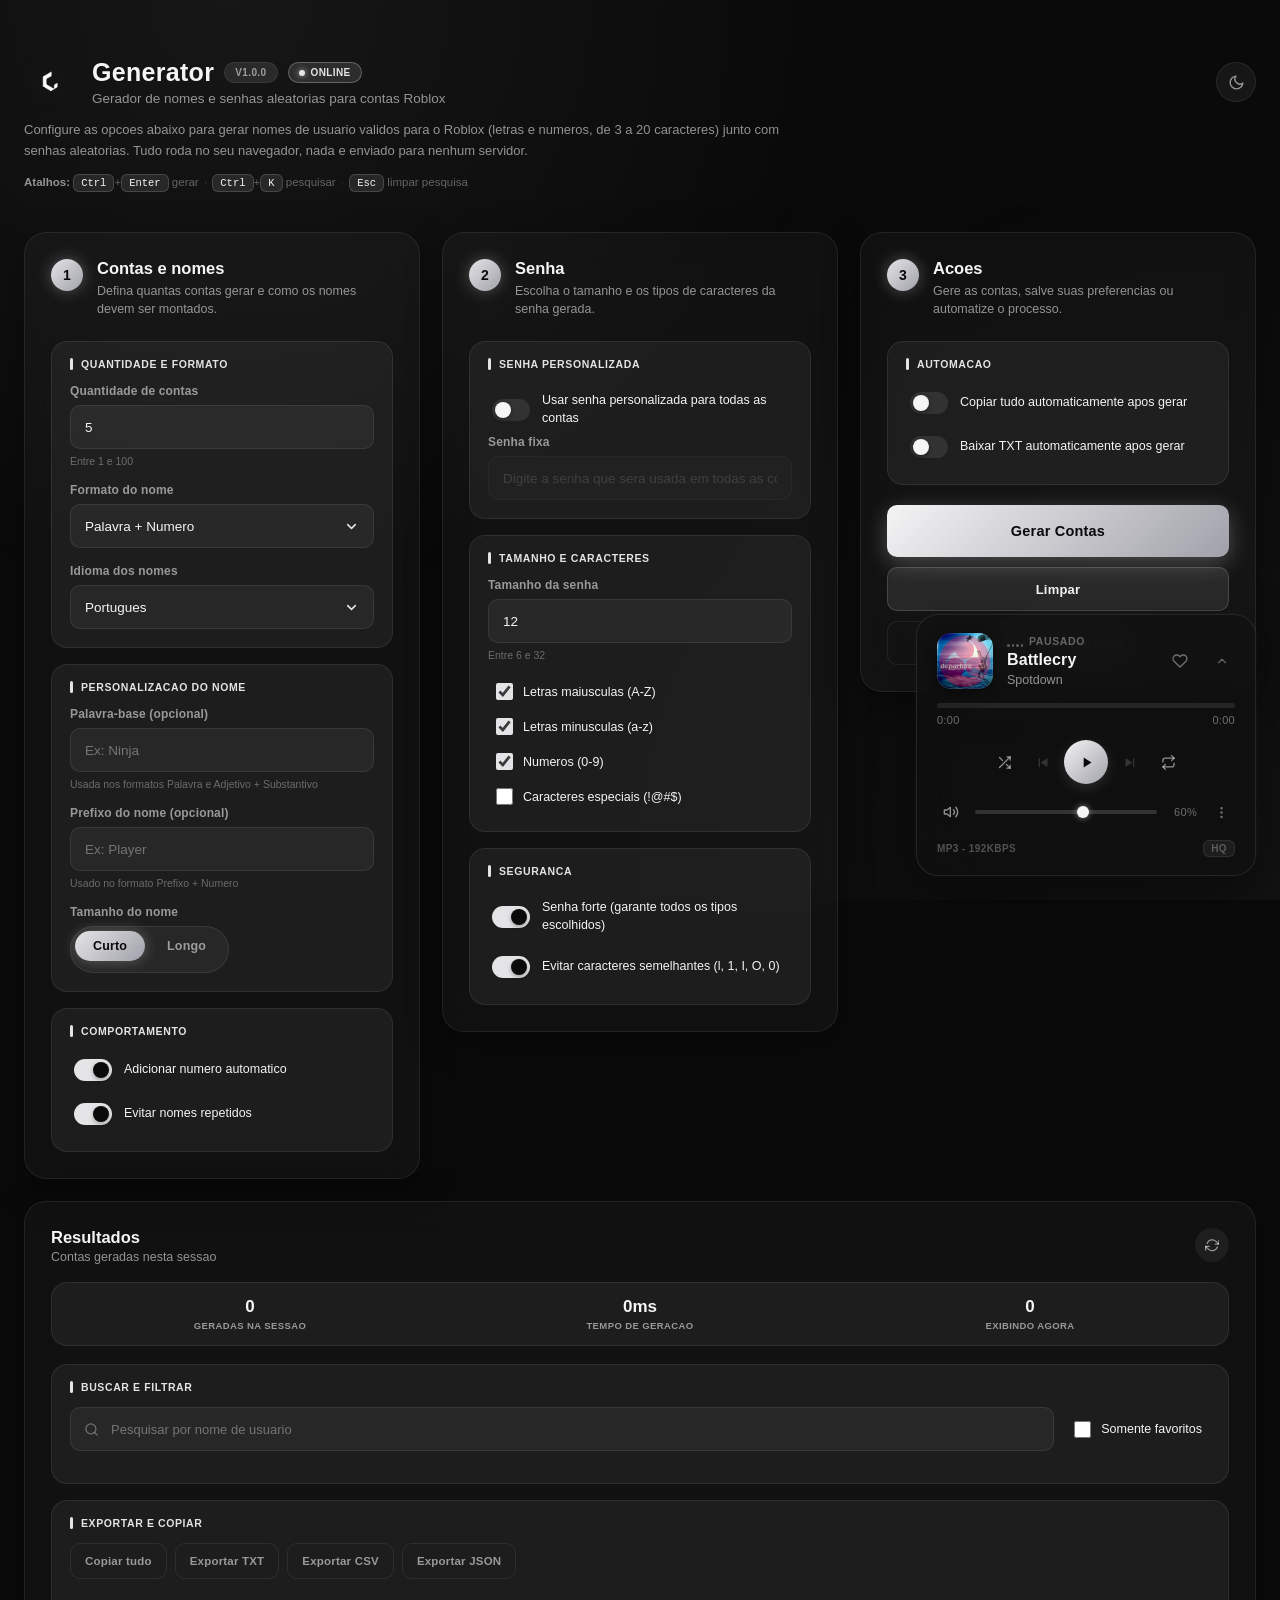
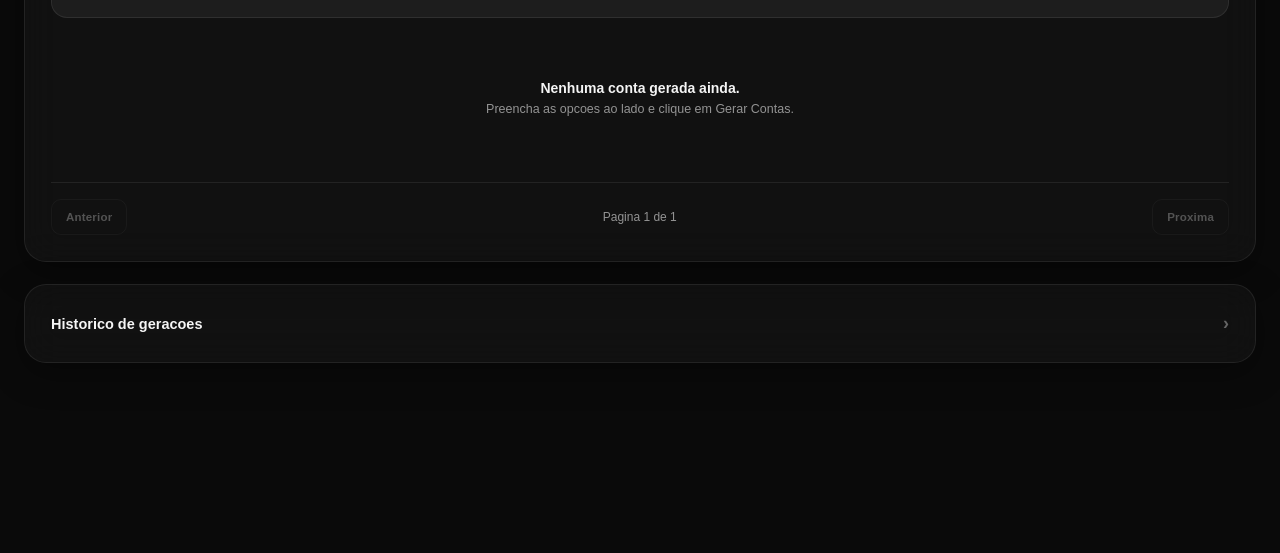
==== commit 672087e4: "generatorv1" ====
--- a/generator.html
+++ b/generator.html
@@ -22,7 +22,7 @@
             <div class="header-titles">
                 <div class="header-title-row">
                     <h1>Generator</h1>
-                    <span class="badge badge-version">v2.1</span>
+                    <span class="badge badge-version">v1.0.0</span>
                     <span class="badge badge-online"><span class="badge-dot"></span>Online</span>
                 </div>
                 <p class="header-subtitle">Gerador de nomes e senhas aleatorias para contas Roblox</p>
@@ -34,7 +34,7 @@
     </header>
 
     <main class="page-content">
-        <section class="config-column">
+        <section class="config-row">
             <div class="card step-card" id="step-names">
                 <div class="step-card-header">
                     <span class="step-number">1</span>
@@ -44,69 +44,84 @@
                     </div>
                 </div>
 
-                <div class="field-grid">
-                    <div class="field">
-                        <label for="field-qty">Quantidade de contas</label>
-                        <input type="number" id="field-qty" min="1" max="100" value="5">
-                        <span class="field-hint">Entre 1 e 100</span>
-                    </div>
-
-                    <div class="field">
-                        <label for="field-format">Formato do nome</label>
-                        <select id="field-format">
-                            <option value="simples">Palavra + Numero</option>
-                            <option value="composto">Adjetivo + Substantivo</option>
-                            <option value="prefixo">Prefixo + Numero</option>
-                            <option value="aleatorio">Aleatorio puro</option>
-                        </select>
-                    </div>
-
-                    <div class="field">
-                        <label for="field-lang">Idioma dos nomes</label>
-                        <select id="field-lang">
-                            <option value="pt">Portugues</option>
-                            <option value="en">English</option>
-                        </select>
-                    </div>
-
-                    <div class="field">
-                        <label for="field-baseword">Palavra-base (opcional)</label>
-                        <input type="text" id="field-baseword" placeholder="Ex: Ninja" maxlength="16">
-                        <span class="field-hint">Usada nos formatos Palavra e Adjetivo + Substantivo</span>
-                    </div>
-
-                    <div class="field">
-                        <label for="field-prefix">Prefixo do nome (opcional)</label>
-                        <input type="text" id="field-prefix" placeholder="Ex: Player" maxlength="12">
-                        <span class="field-hint">Usado no formato Prefixo + Numero</span>
-                    </div>
-
-                    <div class="field">
-                        <label>Tamanho do nome</label>
-                        <div class="pill-group" role="radiogroup" aria-label="Tamanho do nome">
-                            <label class="pill">
-                                <input type="radio" name="nameSize" value="curto" checked>
-                                <span>Curto</span>
-                            </label>
-                            <label class="pill">
-                                <input type="radio" name="nameSize" value="longo">
-                                <span>Longo</span>
-                            </label>
-                        </div>
-                    </div>
-                </div>
-
-                <div class="switch-row">
-                    <label class="switch">
-                        <input type="checkbox" id="field-autosuffix" checked>
-                        <span class="switch-track"><span class="switch-thumb"></span></span>
-                        <span class="switch-label">Adicionar numero automatico</span>
-                    </label>
-                    <label class="switch">
-                        <input type="checkbox" id="field-avoid-dup" checked>
-                        <span class="switch-track"><span class="switch-thumb"></span></span>
-                        <span class="switch-label">Evitar nomes repetidos</span>
-                    </label>
+                <div class="field-section">
+                    <span class="field-section-title">Quantidade e formato</span>
+                    <div class="field-grid">
+                        <div class="field">
+                            <label for="field-qty">Quantidade de contas</label>
+                            <input type="number" id="field-qty" min="1" max="100" value="5">
+                            <span class="field-hint">Entre 1 e 100</span>
+                        </div>
+
+                        <div class="field">
+                            <label for="field-format">Formato do nome</label>
+                            <div class="custom-select" data-enhance="field-format">
+                                <select id="field-format">
+                                    <option value="simples">Palavra + Numero</option>
+                                    <option value="composto">Adjetivo + Substantivo</option>
+                                    <option value="prefixo">Prefixo + Numero</option>
+                                    <option value="aleatorio">Aleatorio puro</option>
+                                </select>
+                            </div>
+                        </div>
+
+                        <div class="field">
+                            <label for="field-lang">Idioma dos nomes</label>
+                            <div class="custom-select" data-enhance="field-lang">
+                                <select id="field-lang">
+                                    <option value="pt">Portugues</option>
+                                    <option value="en">English</option>
+                                </select>
+                            </div>
+                        </div>
+                    </div>
+                </div>
+
+                <div class="field-section">
+                    <span class="field-section-title">Personalizacao do nome</span>
+                    <div class="field-grid">
+                        <div class="field">
+                            <label for="field-baseword">Palavra-base (opcional)</label>
+                            <input type="text" id="field-baseword" placeholder="Ex: Ninja" maxlength="16">
+                            <span class="field-hint">Usada nos formatos Palavra e Adjetivo + Substantivo</span>
+                        </div>
+
+                        <div class="field">
+                            <label for="field-prefix">Prefixo do nome (opcional)</label>
+                            <input type="text" id="field-prefix" placeholder="Ex: Player" maxlength="12">
+                            <span class="field-hint">Usado no formato Prefixo + Numero</span>
+                        </div>
+
+                        <div class="field">
+                            <label>Tamanho do nome</label>
+                            <div class="pill-group" role="radiogroup" aria-label="Tamanho do nome">
+                                <label class="pill">
+                                    <input type="radio" name="nameSize" value="curto" checked>
+                                    <span>Curto</span>
+                                </label>
+                                <label class="pill">
+                                    <input type="radio" name="nameSize" value="longo">
+                                    <span>Longo</span>
+                                </label>
+                            </div>
+                        </div>
+                    </div>
+                </div>
+
+                <div class="field-section">
+                    <span class="field-section-title">Comportamento</span>
+                    <div class="switch-row">
+                        <label class="switch">
+                            <input type="checkbox" id="field-autosuffix" checked>
+                            <span class="switch-track"><span class="switch-thumb"></span></span>
+                            <span class="switch-label">Adicionar numero automatico</span>
+                        </label>
+                        <label class="switch">
+                            <input type="checkbox" id="field-avoid-dup" checked>
+                            <span class="switch-track"><span class="switch-thumb"></span></span>
+                            <span class="switch-label">Evitar nomes repetidos</span>
+                        </label>
+                    </div>
                 </div>
             </div>
 
@@ -119,24 +134,30 @@
                     </div>
                 </div>
 
-                <div class="switch-row">
-                    <label class="switch">
-                        <input type="checkbox" id="field-custom-pass-toggle">
-                        <span class="switch-track"><span class="switch-thumb"></span></span>
-                        <span class="switch-label">Usar senha personalizada para todas as contas</span>
-                    </label>
-                </div>
-
-                <div class="field">
-                    <label for="field-custom-pass-value">Senha fixa</label>
-                    <input type="text" id="field-custom-pass-value" placeholder="Digite a senha que sera usada em todas as contas" disabled>
-                </div>
-
-                <div class="field-grid" id="password-charset-group">
+                <div class="field-section">
+                    <span class="field-section-title">Senha personalizada</span>
+                    <div class="switch-row">
+                        <label class="switch">
+                            <input type="checkbox" id="field-custom-pass-toggle">
+                            <span class="switch-track"><span class="switch-thumb"></span></span>
+                            <span class="switch-label">Usar senha personalizada para todas as contas</span>
+                        </label>
+                    </div>
+
                     <div class="field">
-                        <label for="field-pass-length">Tamanho da senha</label>
-                        <input type="number" id="field-pass-length" min="6" max="32" value="12">
-                        <span class="field-hint">Entre 6 e 32</span>
+                        <label for="field-custom-pass-value">Senha fixa</label>
+                        <input type="text" id="field-custom-pass-value" placeholder="Digite a senha que sera usada em todas as contas" disabled>
+                    </div>
+                </div>
+
+                <div class="field-section" id="password-charset-group">
+                    <span class="field-section-title">Tamanho e caracteres</span>
+                    <div class="field-grid">
+                        <div class="field">
+                            <label for="field-pass-length">Tamanho da senha</label>
+                            <input type="number" id="field-pass-length" min="6" max="32" value="12">
+                            <span class="field-hint">Entre 6 e 32</span>
+                        </div>
                     </div>
 
                     <div class="checkbox-grid">
@@ -159,17 +180,20 @@
                     </div>
                 </div>
 
-                <div class="switch-row">
-                    <label class="switch">
-                        <input type="checkbox" id="field-strong" checked>
-                        <span class="switch-track"><span class="switch-thumb"></span></span>
-                        <span class="switch-label">Senha forte (garante todos os tipos escolhidos)</span>
-                    </label>
-                    <label class="switch">
-                        <input type="checkbox" id="field-avoid-similar" checked>
-                        <span class="switch-track"><span class="switch-thumb"></span></span>
-                        <span class="switch-label">Evitar caracteres semelhantes (l, 1, I, O, 0)</span>
-                    </label>
+                <div class="field-section">
+                    <span class="field-section-title">Seguranca</span>
+                    <div class="switch-row">
+                        <label class="switch">
+                            <input type="checkbox" id="field-strong" checked>
+                            <span class="switch-track"><span class="switch-thumb"></span></span>
+                            <span class="switch-label">Senha forte (garante todos os tipos escolhidos)</span>
+                        </label>
+                        <label class="switch">
+                            <input type="checkbox" id="field-avoid-similar" checked>
+                            <span class="switch-track"><span class="switch-thumb"></span></span>
+                            <span class="switch-label">Evitar caracteres semelhantes (l, 1, I, O, 0)</span>
+                        </label>
+                    </div>
                 </div>
             </div>
 
@@ -182,17 +206,20 @@
                     </div>
                 </div>
 
-                <div class="switch-row">
-                    <label class="switch">
-                        <input type="checkbox" id="field-auto-copy">
-                        <span class="switch-track"><span class="switch-thumb"></span></span>
-                        <span class="switch-label">Copiar tudo automaticamente apos gerar</span>
-                    </label>
-                    <label class="switch">
-                        <input type="checkbox" id="field-auto-download">
-                        <span class="switch-track"><span class="switch-thumb"></span></span>
-                        <span class="switch-label">Baixar TXT automaticamente apos gerar</span>
-                    </label>
+                <div class="field-section">
+                    <span class="field-section-title">Automacao</span>
+                    <div class="switch-row">
+                        <label class="switch">
+                            <input type="checkbox" id="field-auto-copy">
+                            <span class="switch-track"><span class="switch-thumb"></span></span>
+                            <span class="switch-label">Copiar tudo automaticamente apos gerar</span>
+                        </label>
+                        <label class="switch">
+                            <input type="checkbox" id="field-auto-download">
+                            <span class="switch-track"><span class="switch-thumb"></span></span>
+                            <span class="switch-label">Baixar TXT automaticamente apos gerar</span>
+                        </label>
+                    </div>
                 </div>
 
                 <div class="progress-track" id="generate-progress">
@@ -210,7 +237,7 @@
             </div>
         </section>
 
-        <section class="results-column">
+        <section class="results-stack">
             <div class="card results-card">
                 <div class="results-header">
                     <div>
@@ -241,25 +268,31 @@
                     </div>
                 </div>
 
-                <div class="toolbar">
-                    <div class="search-wrap">
-                        <svg viewBox="0 0 24 24" fill="none" stroke="currentColor" stroke-width="2" stroke-linecap="round" stroke-linejoin="round">
-                            <circle cx="11" cy="11" r="8"/>
-                            <line x1="21" y1="21" x2="16.65" y2="16.65"/>
-                        </svg>
-                        <input type="text" id="field-search" placeholder="Pesquisar por nome de usuario">
-                    </div>
-                    <label class="checkbox checkbox-compact">
-                        <input type="checkbox" id="field-fav-only">
-                        <span>Somente favoritos</span>
-                    </label>
-                </div>
-
-                <div class="toolbar toolbar-actions">
-                    <button type="button" class="btn btn-ghost btn-small" id="btn-copy-all">Copiar tudo</button>
-                    <button type="button" class="btn btn-ghost btn-small" id="btn-export-txt">Exportar TXT</button>
-                    <button type="button" class="btn btn-ghost btn-small" id="btn-export-csv">Exportar CSV</button>
-                    <button type="button" class="btn btn-ghost btn-small" id="btn-export-json">Exportar JSON</button>
+                <div class="field-section">
+                    <span class="field-section-title">Buscar e filtrar</span>
+                    <div class="toolbar">
+                        <div class="search-wrap">
+                            <svg viewBox="0 0 24 24" fill="none" stroke="currentColor" stroke-width="2" stroke-linecap="round" stroke-linejoin="round">
+                                <circle cx="11" cy="11" r="8"/>
+                                <line x1="21" y1="21" x2="16.65" y2="16.65"/>
+                            </svg>
+                            <input type="text" id="field-search" placeholder="Pesquisar por nome de usuario">
+                        </div>
+                        <label class="checkbox checkbox-compact">
+                            <input type="checkbox" id="field-fav-only">
+                            <span>Somente favoritos</span>
+                        </label>
+                    </div>
+                </div>
+
+                <div class="field-section">
+                    <span class="field-section-title">Exportar e copiar</span>
+                    <div class="toolbar toolbar-actions">
+                        <button type="button" class="btn btn-ghost btn-small" id="btn-copy-all">Copiar tudo</button>
+                        <button type="button" class="btn btn-ghost btn-small" id="btn-export-txt">Exportar TXT</button>
+                        <button type="button" class="btn btn-ghost btn-small" id="btn-export-csv">Exportar CSV</button>
+                        <button type="button" class="btn btn-ghost btn-small" id="btn-export-json">Exportar JSON</button>
+                    </div>
                 </div>
 
                 <div class="results-list-wrap">
@@ -406,4 +439,4 @@
 <script src="src/script/player.js"></script>
 <script src="src/script/generator.js"></script>
 </body>
-</html>+</html>
--- a/src/style/generator.css
+++ b/src/style/generator.css
@@ -5,9 +5,11 @@
     --color-text: #f5f5f5;
     --color-text-secondary: rgba(255, 255, 255, 0.55);
     --color-text-faint: rgba(255, 255, 255, 0.35);
-    --color-accent: #55e07a;
-    --color-accent-strong: #3fd968;
-    --color-accent-contrast: #06210f;
+    --color-accent: #e4e4e7;
+    --color-accent-rgb: 228, 228, 231;
+    --color-accent-strong: #a1a1aa;
+    --color-accent-contrast: #0a0a0a;
+    --color-accent-contrast-rgb: 10, 10, 10;
     --color-danger: #ff5c7a;
     --color-warning: #f5b942;
     --color-info: #7aa7ff;
@@ -22,6 +24,7 @@
     --input-height: 44px;
     --btn-height: 44px;
     --shadow-card: 0 10px 34px rgba(0, 0, 0, 0.35);
+    --overlay-bg: rgba(10, 10, 10, 0.98);
 }
 
 [data-theme="light"] {
@@ -29,13 +32,18 @@
     --color-text: #14151a;
     --color-text-secondary: rgba(20, 21, 26, 0.62);
     --color-text-faint: rgba(20, 21, 26, 0.4);
+    --color-accent: #3f3f46;
+    --color-accent-rgb: 63, 63, 70;
+    --color-accent-strong: #18181b;
     --color-accent-contrast: #ffffff;
+    --color-accent-contrast-rgb: 255, 255, 255;
     --surface-1: rgba(20, 21, 26, 0.035);
     --surface-2: rgba(20, 21, 26, 0.05);
     --surface-3: rgba(20, 21, 26, 0.09);
     --border-1: rgba(20, 21, 26, 0.1);
     --border-2: rgba(20, 21, 26, 0.2);
     --shadow-card: 0 10px 30px rgba(20, 21, 26, 0.08);
+    --overlay-bg: rgba(255, 255, 255, 0.98);
 }
 
 * {
@@ -53,7 +61,7 @@
 }
 
 ::selection {
-    background: rgba(85, 224, 122, 0.28);
+    background: rgba(var(--color-accent-rgb), 0.28);
     color: var(--color-text);
 }
 
@@ -71,18 +79,18 @@
     content: '';
     position: fixed;
     inset: 0;
-    background: radial-gradient(circle at 18% 0%, rgba(85, 224, 122, 0.07), transparent 45%), radial-gradient(circle at 100% 100%, rgba(122, 167, 255, 0.05), transparent 50%);
+    background: radial-gradient(circle at 18% 0%, rgba(var(--color-accent-rgb), 0.06), transparent 45%), radial-gradient(circle at 100% 100%, rgba(var(--color-accent-rgb), 0.04), transparent 50%);
     pointer-events: none;
     z-index: -1;
 }
 
 .page-header {
     width: 100%;
-    max-width: 1180px;
+    max-width: 1240px;
     display: flex;
     flex-direction: column;
     gap: 12px;
-    margin-bottom: 36px;
+    margin-bottom: 40px;
     animation: fadeInUp 0.4s ease both;
 }
 
@@ -97,7 +105,7 @@
     height: 52px;
     object-fit: contain;
     flex-shrink: 0;
-    filter: drop-shadow(0 0 14px rgba(85, 224, 122, 0.18));
+    filter: drop-shadow(0 0 14px rgba(var(--color-accent-rgb), 0.18));
 }
 
 .header-titles {
@@ -179,8 +187,8 @@
 }
 
 .badge-online {
-    background: rgba(85, 224, 122, 0.12);
-    border: 1px solid rgba(85, 224, 122, 0.3);
+    background: rgba(var(--color-accent-rgb), 0.12);
+    border: 1px solid rgba(var(--color-accent-rgb), 0.3);
     color: var(--color-accent);
 }
 
@@ -189,13 +197,13 @@
     height: 6px;
     border-radius: 50%;
     background: var(--color-accent);
-    box-shadow: 0 0 6px rgba(85, 224, 122, 0.8);
+    box-shadow: 0 0 6px rgba(var(--color-accent-rgb), 0.8);
     animation: dotPulse 1.6s ease-in-out infinite;
 }
 
 @keyframes dotPulse {
-    0%, 100% { box-shadow: 0 0 6px rgba(85, 224, 122, 0.8); }
-    50% { box-shadow: 0 0 12px rgba(85, 224, 122, 1); }
+    0%, 100% { box-shadow: 0 0 6px rgba(var(--color-accent-rgb), 0.8); }
+    50% { box-shadow: 0 0 12px rgba(var(--color-accent-rgb), 1); }
 }
 
 .theme-toggle {
@@ -230,18 +238,24 @@
 
 .page-content {
     width: 100%;
-    max-width: 1180px;
+    max-width: 1240px;
+    display: flex;
+    flex-direction: column;
+    gap: 22px;
+    z-index: 1;
+}
+
+.config-row {
     display: grid;
-    grid-template-columns: minmax(340px, 420px) 1fr;
-    gap: 26px;
+    grid-template-columns: repeat(3, 1fr);
+    gap: 22px;
     align-items: start;
-    z-index: 1;
-}
-
-.config-column, .results-column {
+}
+
+.results-stack {
     display: flex;
     flex-direction: column;
-    gap: 20px;
+    gap: 22px;
 }
 
 .card {
@@ -280,7 +294,7 @@
     justify-content: center;
     font-size: 14px;
     font-weight: 700;
-    box-shadow: 0 0 16px rgba(85, 224, 122, 0.3);
+    box-shadow: 0 0 16px rgba(var(--color-accent-rgb), 0.3);
 }
 
 .step-card-header h2 {
@@ -293,6 +307,59 @@
     font-size: 12.5px;
     color: var(--color-text-secondary);
     line-height: 1.5;
+}
+
+.field-section {
+    background: var(--surface-2);
+    border: 1px solid var(--border-1);
+    border-radius: var(--radius-md);
+    padding: 16px 18px 18px;
+    margin-bottom: 16px;
+    transition: border-color 0.2s ease, background 0.2s ease;
+}
+
+.field-section:hover {
+    border-color: var(--border-2);
+}
+
+.field-section:last-child {
+    margin-bottom: 0;
+}
+
+.field-section-title {
+    display: flex;
+    align-items: center;
+    gap: 8px;
+    font-size: 10.5px;
+    font-weight: 700;
+    text-transform: uppercase;
+    letter-spacing: 0.6px;
+    color: var(--color-accent);
+    margin-bottom: 14px;
+}
+
+.field-section-title::before {
+    content: '';
+    width: 3px;
+    height: 12px;
+    border-radius: 2px;
+    flex-shrink: 0;
+    background: var(--color-accent);
+}
+
+.field-section .field-grid,
+.field-section .switch-row,
+.field-section .checkbox-grid {
+    margin-bottom: 0;
+}
+
+.field-section .checkbox-grid {
+    margin-top: 14px;
+}
+
+.field-section.disabled-group {
+    opacity: 0.45;
+    pointer-events: none;
 }
 
 .field-grid {
@@ -317,8 +384,7 @@
 }
 
 .field input[type="text"],
-.field input[type="number"],
-.field select {
+.field input[type="number"] {
     height: var(--input-height);
     padding: 0 14px;
     background: var(--surface-2);
@@ -331,35 +397,132 @@
     transition: border-color 0.2s ease, box-shadow 0.2s ease, background 0.2s ease, opacity 0.2s ease;
 }
 
-.field select {
-    appearance: none;
-    -webkit-appearance: none;
-    background-image: url("data:image/svg+xml,%3Csvg xmlns='http://www.w3.org/2000/svg' viewBox='0 0 24 24' fill='none' stroke='%2355e07a' stroke-width='2.5' stroke-linecap='round' stroke-linejoin='round'%3E%3Cpolyline points='6 9 12 15 18 9'/%3E%3C/svg%3E");
-    background-repeat: no-repeat;
-    background-position: right 12px center;
-    background-size: 15px;
-    padding-right: 36px;
-    cursor: pointer;
-}
-
-.field input:hover,
-.field select:hover {
+.field input:hover {
     border-color: var(--border-2);
 }
 
 .field input:focus-visible,
-.field select:focus-visible,
-.field input:focus,
-.field select:focus {
+.field input:focus {
     outline: none;
     border-color: var(--color-accent);
-    box-shadow: 0 0 0 3px rgba(85, 224, 122, 0.16);
-}
-
-.field input:disabled,
-.field select:disabled {
+    box-shadow: 0 0 0 3px rgba(var(--color-accent-rgb), 0.16);
+}
+
+.field input:disabled {
     opacity: 0.4;
     cursor: not-allowed;
+}
+
+.custom-select {
+    position: relative;
+}
+
+.native-select-hidden {
+    position: absolute;
+    width: 1px;
+    height: 1px;
+    opacity: 0;
+    pointer-events: none;
+}
+
+.custom-select-trigger {
+    width: 100%;
+    height: var(--input-height);
+    padding: 0 14px;
+    background: var(--surface-2);
+    border: 1px solid var(--border-1);
+    border-radius: var(--radius-sm);
+    color: var(--color-text);
+    font-family: var(--font-main);
+    font-size: 13.5px;
+    display: flex;
+    align-items: center;
+    justify-content: space-between;
+    gap: 10px;
+    cursor: pointer;
+    transition: border-color 0.2s ease, box-shadow 0.2s ease;
+}
+
+.custom-select-trigger:hover {
+    border-color: var(--border-2);
+}
+
+.custom-select-trigger:focus-visible {
+    outline: none;
+    border-color: var(--color-accent);
+    box-shadow: 0 0 0 3px rgba(var(--color-accent-rgb), 0.16);
+}
+
+.custom-select-value {
+    overflow: hidden;
+    text-overflow: ellipsis;
+    white-space: nowrap;
+    text-align: left;
+}
+
+.custom-select-arrow {
+    display: flex;
+    flex-shrink: 0;
+    color: var(--color-accent);
+    transition: transform 0.2s ease;
+}
+
+.custom-select-arrow svg {
+    width: 15px;
+    height: 15px;
+}
+
+.custom-select.open .custom-select-arrow {
+    transform: rotate(180deg);
+}
+
+.custom-select-list {
+    position: absolute;
+    top: calc(100% + 6px);
+    left: 0;
+    right: 0;
+    background: var(--overlay-bg);
+    backdrop-filter: blur(20px);
+    -webkit-backdrop-filter: blur(20px);
+    border: 1px solid var(--border-2);
+    border-radius: var(--radius-sm);
+    box-shadow: 0 16px 36px rgba(0, 0, 0, 0.4);
+    padding: 6px;
+    margin: 0;
+    list-style: none;
+    max-height: 240px;
+    overflow-y: auto;
+    z-index: 60;
+    opacity: 0;
+    visibility: hidden;
+    transform: translateY(-6px);
+    transition: opacity 0.18s ease, transform 0.18s ease, visibility 0.18s;
+}
+
+.custom-select.open .custom-select-list {
+    opacity: 1;
+    visibility: visible;
+    transform: translateY(0);
+}
+
+.custom-select-option {
+    padding: 10px 12px;
+    border-radius: 8px;
+    font-size: 13px;
+    color: var(--color-text-secondary);
+    cursor: pointer;
+    transition: background 0.15s ease, color 0.15s ease;
+}
+
+.custom-select-option:hover {
+    background: var(--surface-3);
+    color: var(--color-text);
+}
+
+.custom-select-option.selected {
+    background: rgba(var(--color-accent-rgb), 0.14);
+    color: var(--color-accent);
+    font-weight: 600;
 }
 
 .field-hint {
@@ -404,7 +567,7 @@
 .pill input:checked + span {
     background: linear-gradient(135deg, var(--color-accent), var(--color-accent-strong));
     color: var(--color-accent-contrast);
-    box-shadow: 0 0 14px rgba(85, 224, 122, 0.3);
+    box-shadow: 0 0 14px rgba(var(--color-accent-rgb), 0.3);
 }
 
 .pill input:focus-visible + span {
@@ -550,14 +713,14 @@
 }
 
 .btn-primary {
-    background: linear-gradient(135deg, #6ef296, var(--color-accent-strong));
+    background: linear-gradient(135deg, #f4f4f5, var(--color-accent-strong));
     color: var(--color-accent-contrast);
-    box-shadow: 0 6px 22px rgba(85, 224, 122, 0.28);
+    box-shadow: 0 6px 22px rgba(var(--color-accent-rgb), 0.28);
 }
 
 .btn-primary:hover:not(:disabled) {
     transform: translateY(-2px);
-    box-shadow: 0 10px 28px rgba(85, 224, 122, 0.38);
+    box-shadow: 0 10px 28px rgba(var(--color-accent-rgb), 0.38);
 }
 
 .btn-large {
@@ -608,7 +771,7 @@
     width: 15px;
     height: 15px;
     border-radius: 50%;
-    border: 2px solid rgba(6, 33, 15, 0.3);
+    border: 2px solid rgba(var(--color-accent-contrast-rgb), 0.3);
     border-top-color: var(--color-accent-contrast);
     animation: spin 0.7s linear infinite;
 }
@@ -645,7 +808,7 @@
 .progress-track-fill {
     height: 100%;
     width: 0%;
-    background: linear-gradient(90deg, var(--color-accent), #6ef296);
+    background: linear-gradient(90deg, var(--color-accent), #f4f4f5);
     border-radius: 999px;
 }
 
@@ -681,7 +844,7 @@
 
 .icon-btn.active {
     color: var(--color-accent);
-    background: rgba(85, 224, 122, 0.14);
+    background: rgba(var(--color-accent-rgb), 0.14);
 }
 
 .icon-btn.flash {
@@ -793,7 +956,7 @@
 .search-wrap input:focus {
     outline: none;
     border-color: var(--color-accent);
-    box-shadow: 0 0 0 3px rgba(85, 224, 122, 0.16);
+    box-shadow: 0 0 0 3px rgba(var(--color-accent-rgb), 0.16);
 }
 
 .results-list-wrap {
@@ -1051,8 +1214,22 @@
 }
 
 @media (max-width: 1024px) {
-    .page-content {
+    .config-row {
+        grid-template-columns: 1fr 1fr;
+    }
+
+    .step-card:last-child {
+        grid-column: 1 / -1;
+    }
+}
+
+@media (max-width: 720px) {
+    .config-row {
         grid-template-columns: 1fr;
+    }
+
+    .step-card:last-child {
+        grid-column: auto;
     }
 }
 
@@ -1128,4 +1305,4 @@
         gap: 10px;
         justify-content: center;
     }
-}+}
--- a/src/style/player.css
+++ b/src/style/player.css
@@ -16,19 +16,37 @@
     backdrop-filter: blur(22px);
     -webkit-backdrop-filter: blur(22px);
     border: 1px solid rgba(255, 255, 255, 0.09);
-    border-radius: 22px;
+    border-radius: var(--radius-lg, 22px);
     box-shadow: 0 12px 40px rgba(0, 0, 0, 0.5), 0 0 0 1px rgba(255, 255, 255, 0.02), 0 0 26px rgba(255, 255, 255, 0.03);
     font-family: var(--font-main);
-    transition: box-shadow 0.3s ease, border-color 0.3s ease;
+    cursor: grab;
+    animation: playerEnter 0.5s cubic-bezier(0.22, 1, 0.36, 1) both;
+    transition: box-shadow 0.3s ease, border-color 0.3s ease, transform 0.25s cubic-bezier(0.22, 1, 0.36, 1);
+}
+
+@keyframes playerEnter {
+    from { opacity: 0; transform: translateY(16px) scale(0.96); }
+    to { opacity: 1; transform: translateY(0) scale(1); }
 }
 
 .music-player:hover {
     border-color: rgba(255, 255, 255, 0.14);
     box-shadow: 0 14px 44px rgba(0, 0, 0, 0.55), 0 0 0 1px rgba(255, 255, 255, 0.03), 0 0 32px rgba(255, 255, 255, 0.06);
+    transform: translateY(-3px);
 }
 
 .music-player.playing {
     border-color: rgba(255, 255, 255, 0.16);
+}
+
+.music-player.dragging-player {
+    cursor: grabbing;
+    transition: none;
+    box-shadow: 0 20px 54px rgba(0, 0, 0, 0.6), 0 0 0 1px var(--color-accent, #e4e4e7);
+}
+
+.music-player.dragging-player:hover {
+    transform: none;
 }
 
 .music-top-row {
@@ -70,8 +88,8 @@
     width: 8px;
     height: 8px;
     border-radius: 50%;
-    background: #55e07a;
-    box-shadow: 0 0 6px rgba(85, 224, 122, 0.8);
+    background: var(--color-accent, #e4e4e7);
+    box-shadow: 0 0 6px rgba(var(--color-accent-rgb, 228, 228, 231), 0.8);
     opacity: 0;
     transform: scale(0.6);
     transition: opacity 0.25s ease, transform 0.25s ease;
@@ -84,8 +102,8 @@
 }
 
 @keyframes liveDotPulse {
-    0%, 100% { box-shadow: 0 0 6px rgba(85, 224, 122, 0.8); }
-    50% { box-shadow: 0 0 12px rgba(85, 224, 122, 1); }
+    0%, 100% { box-shadow: 0 0 6px rgba(var(--color-accent-rgb, 228, 228, 231), 0.8); }
+    50% { box-shadow: 0 0 12px rgba(var(--color-accent-rgb, 228, 228, 231), 1); }
 }
 
 .music-info {
@@ -118,7 +136,7 @@
     width: 2.5px;
     height: 3px;
     border-radius: 2px;
-    background: #55e07a;
+    background: var(--color-accent, #e4e4e7);
     opacity: 0.35;
 }
 
@@ -298,8 +316,8 @@
 }
 
 .music-btn.active {
-    color: #55e07a;
-    background: rgba(85, 224, 122, 0.12);
+    color: var(--color-accent, #e4e4e7);
+    background: rgba(var(--color-accent-rgb, 228, 228, 231), 0.12);
 }
 
 .music-toggle {
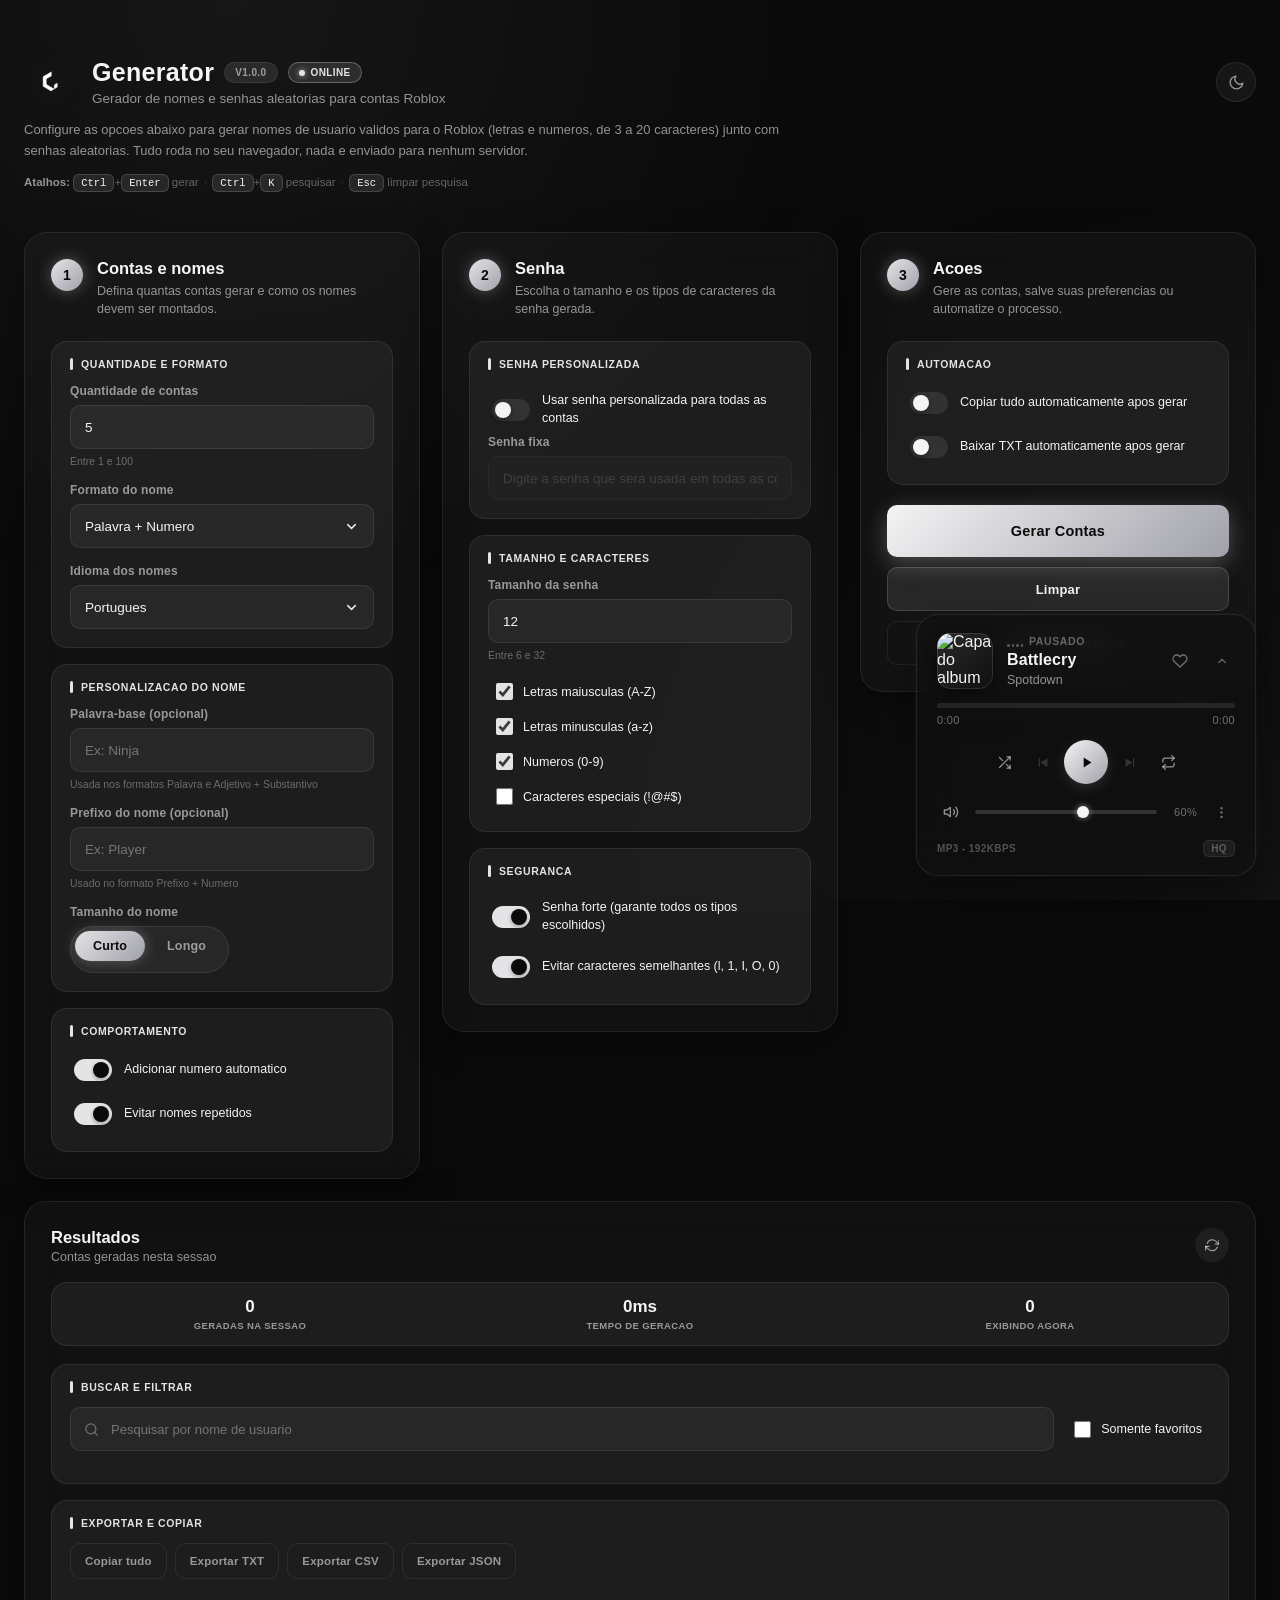
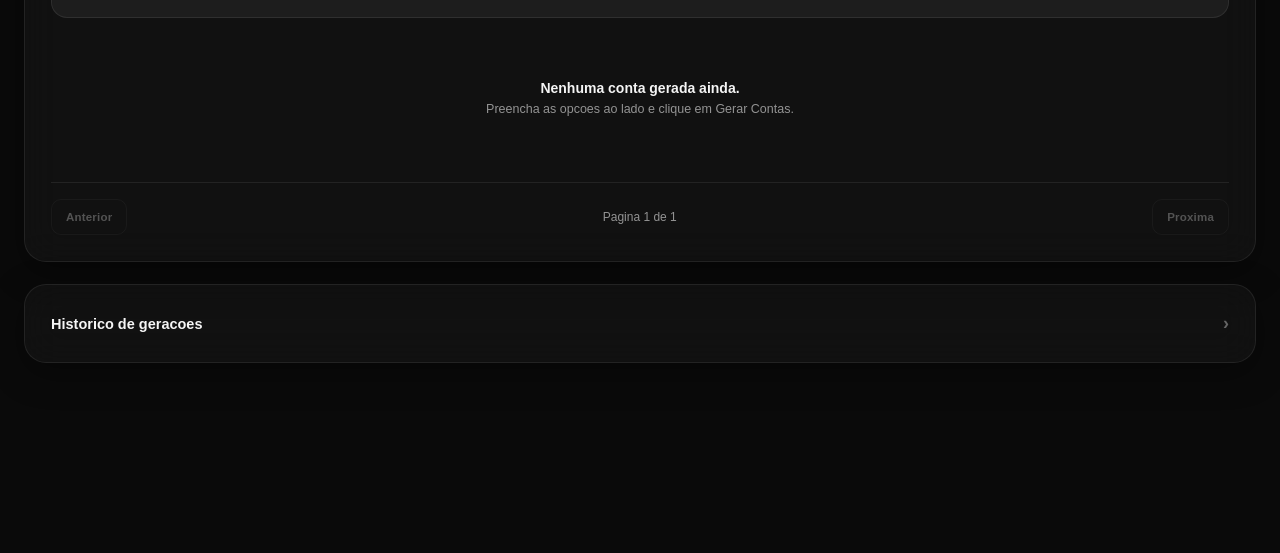
==== commit aaea481d: "generatorv1" ====
--- a/generator.html
+++ b/generator.html
@@ -1,3 +1,4 @@
+<!-- by rip_sheldoohz -->
 <!DOCTYPE html>
 <html lang="pt-BR">
 <head>
--- a/src/style/generator.css
+++ b/src/style/generator.css
@@ -1,3 +1,4 @@
+/*by rip_sheldoohz*/
 :root {
     --font-main: 'Segoe UI', Tahoma, Geneva, Verdana, sans-serif;
     --font-mono: 'Consolas', 'Courier New', monospace;
--- a/src/style/player.css
+++ b/src/style/player.css
@@ -1,3 +1,4 @@
+/*by rip_sheldoohz*/
 :root {
     --font-main: 'Segoe UI', Tahoma, Geneva, Verdana, sans-serif;
 }
